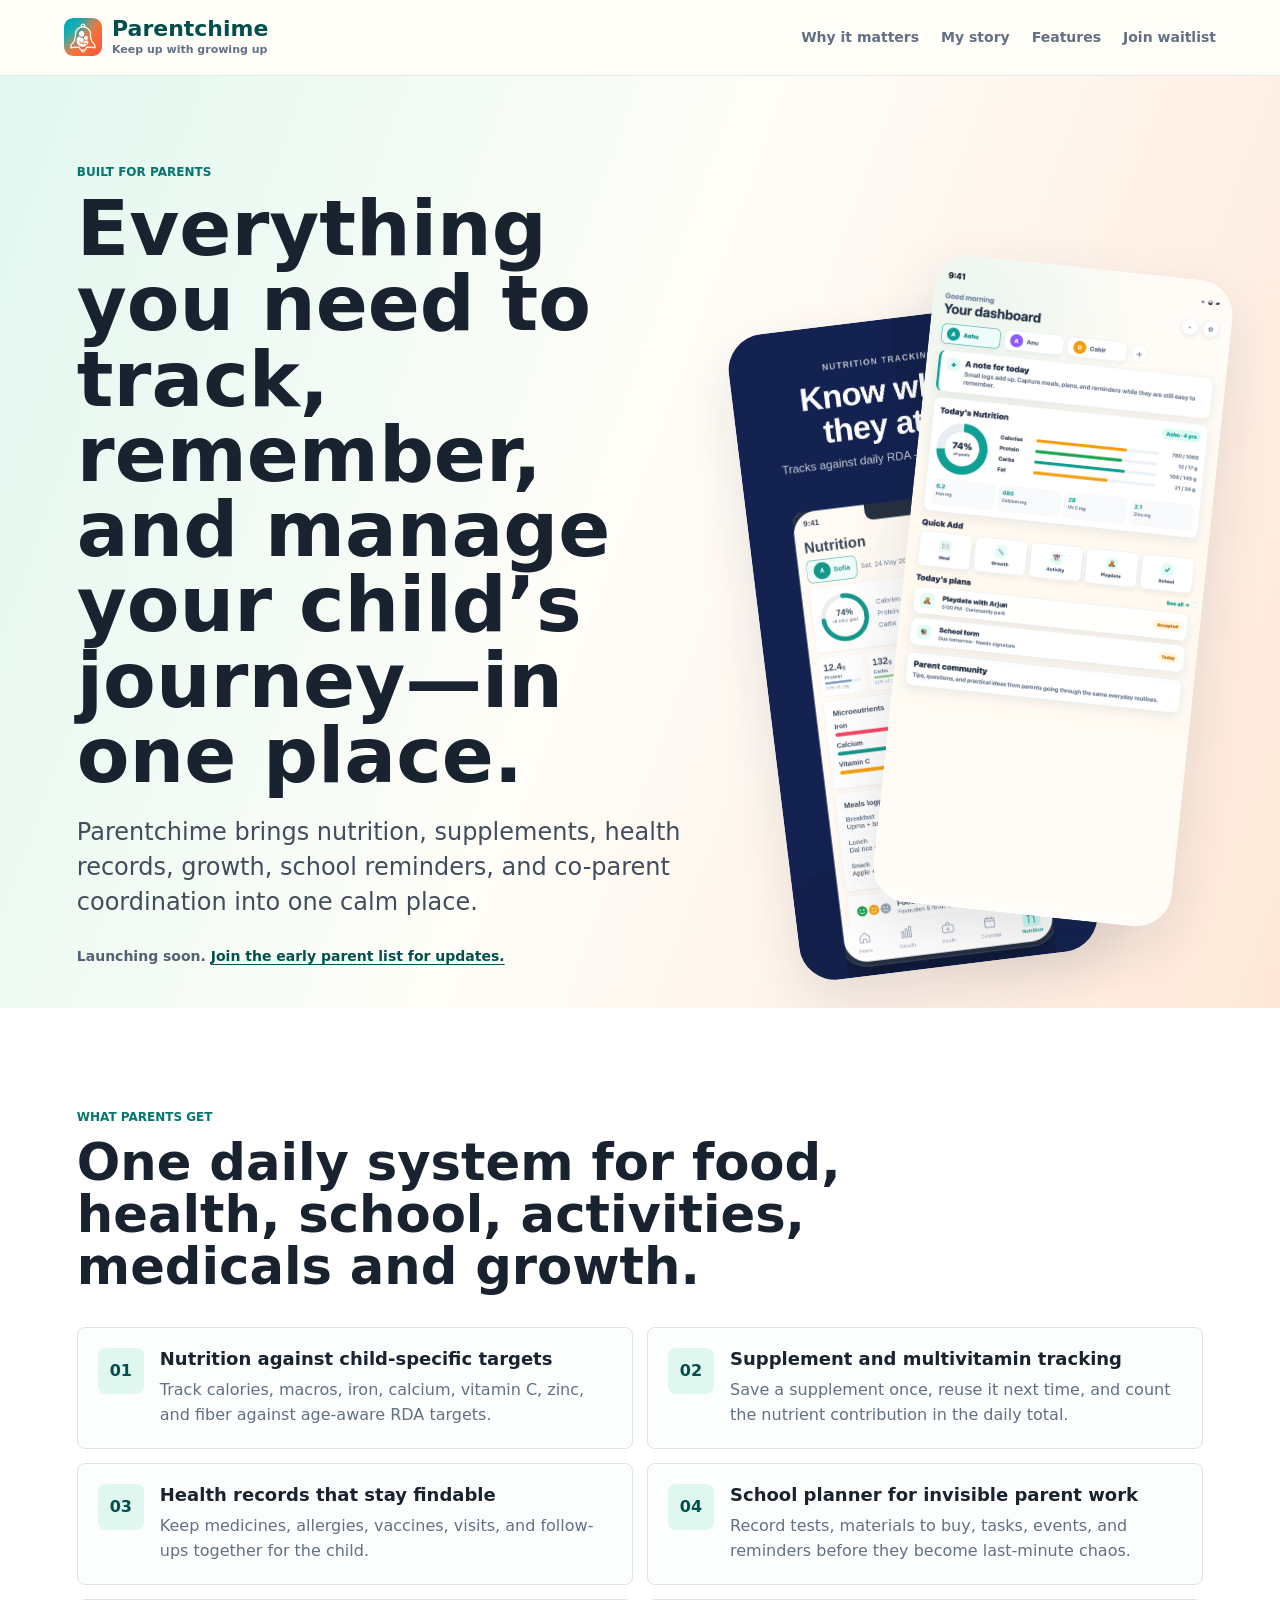
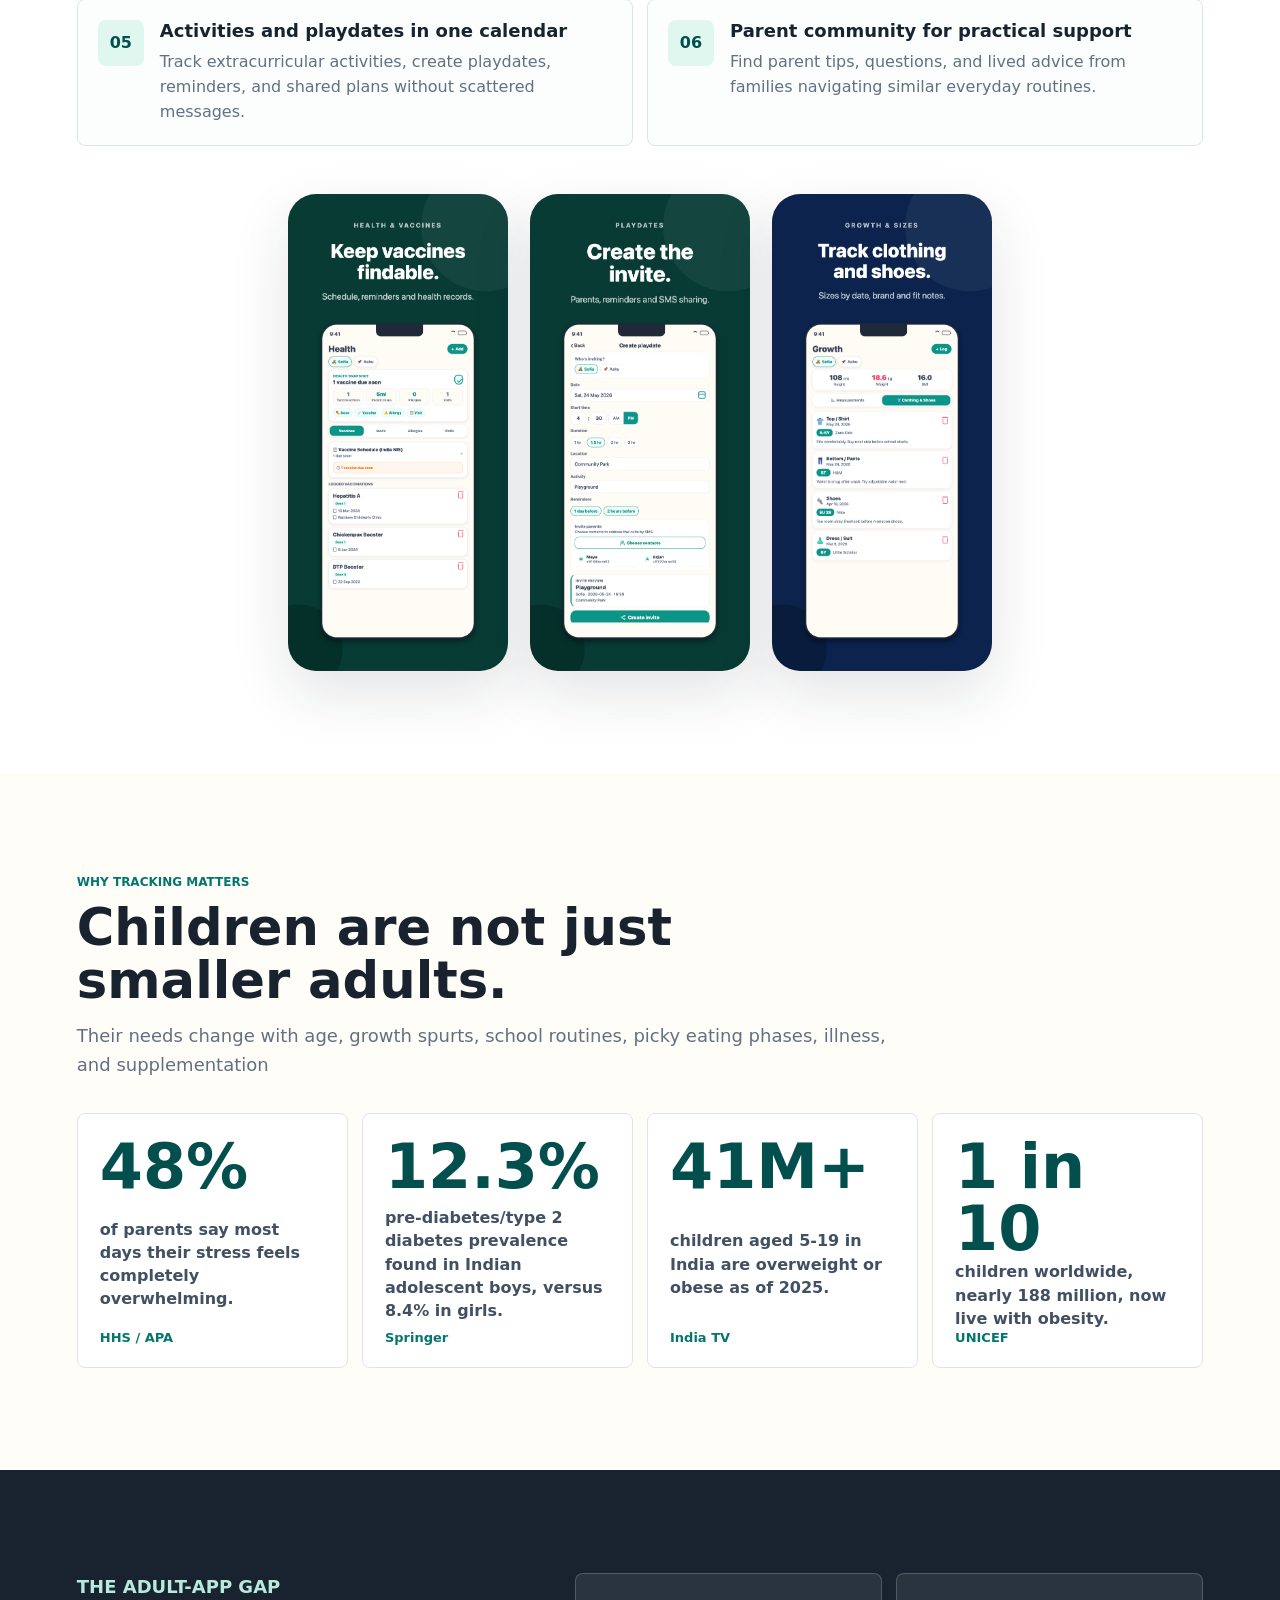
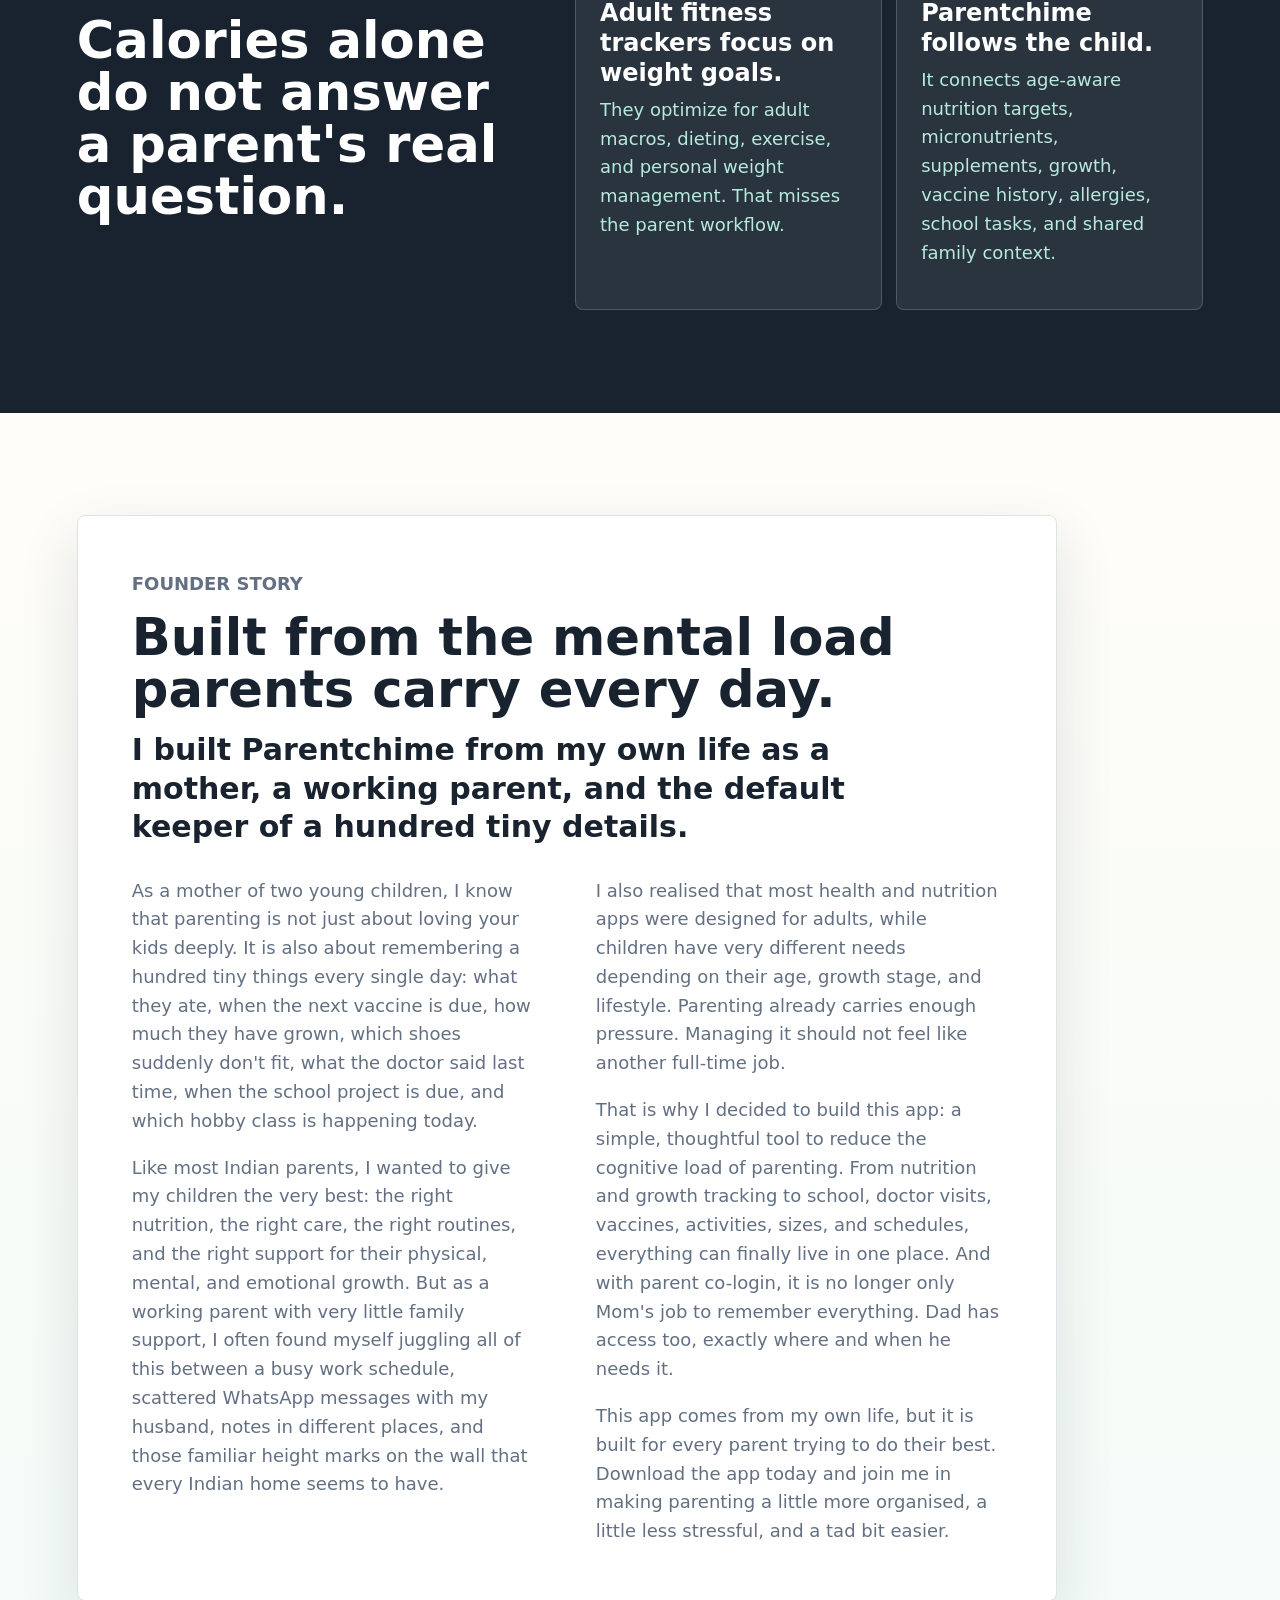
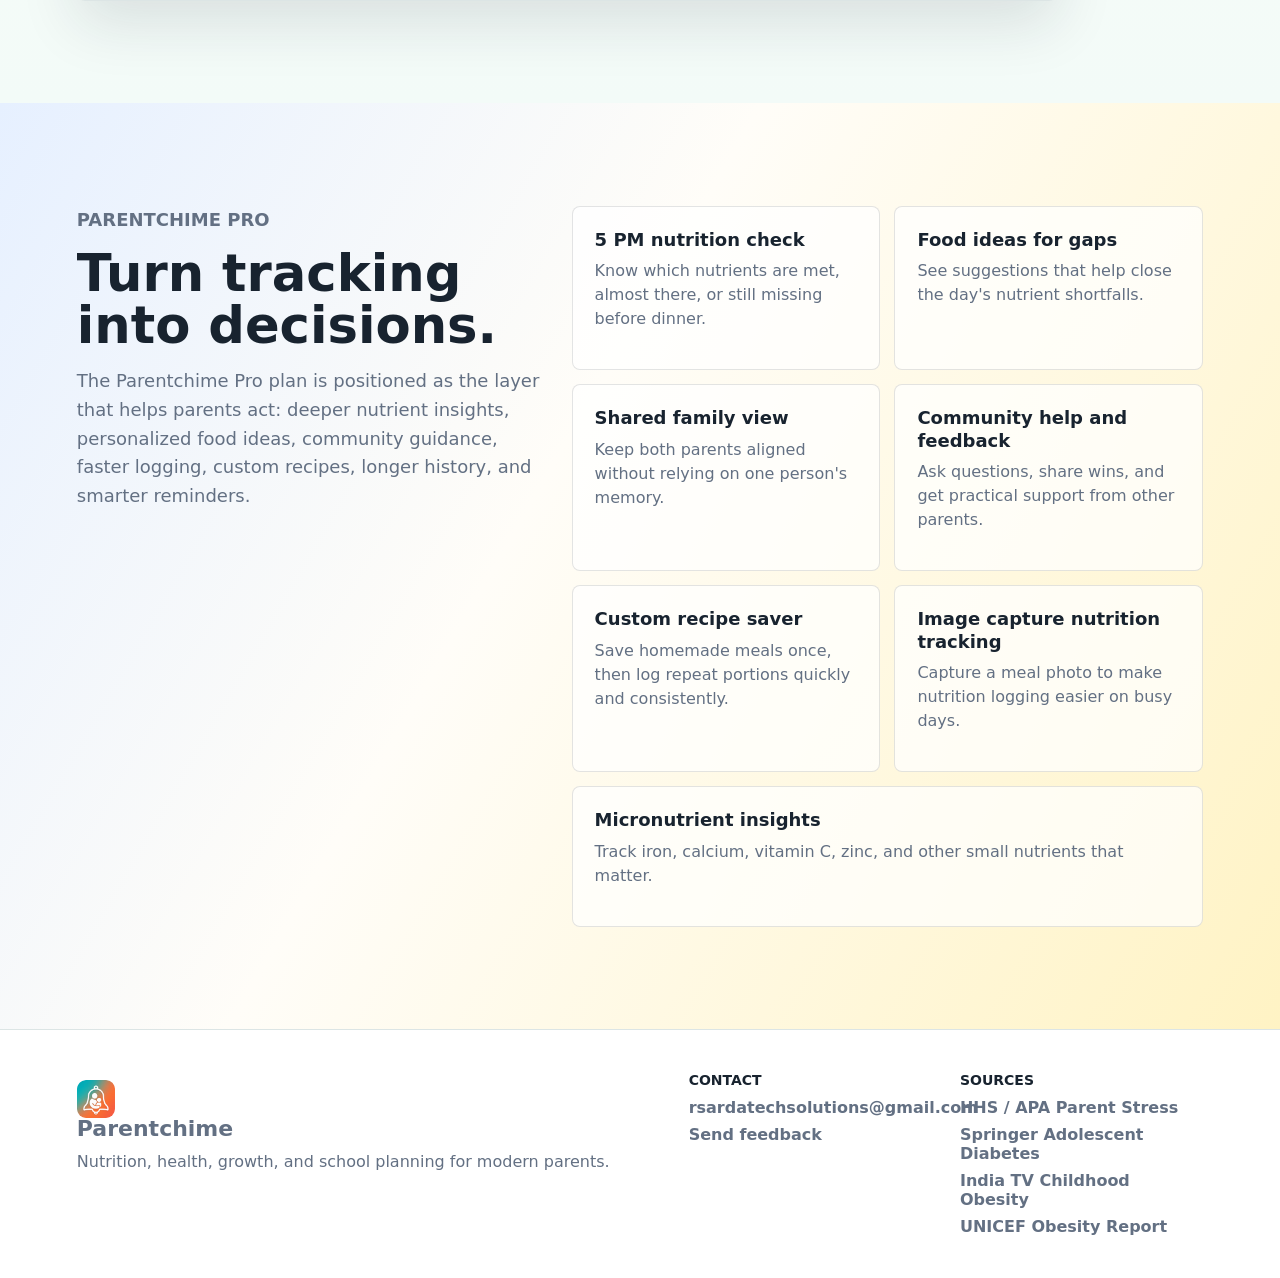
==== index.html @ 8fdc8643 "Add staging website snapshot" ====
<!doctype html>
<html lang="en">
  <head>
    <meta charset="utf-8" />
    <meta name="viewport" content="width=device-width, initial-scale=1" />
    <title>Parentchime | Parenting app for child nutrition, health, and family routines</title>
    <meta
      name="description"
      content="Parentchime is a parenting app for tracking child nutrition, supplements, health records, growth, school reminders, playdates, and co-parent coordination."
    />
    <meta name="robots" content="noindex, nofollow" />
    <meta name="googlebot" content="noindex, nofollow" />
    <meta name="application-name" content="Parentchime" />
    <meta name="theme-color" content="#0D9488" />
    <link rel="canonical" href="https://www.parentchime.com/" />
    <meta property="og:site_name" content="Parentchime" />
    <meta property="og:title" content="Parentchime | Parenting app for child nutrition, health, and family routines" />
    <meta
      property="og:description"
      content="Track child nutrition, supplements, health records, growth, school reminders, playdates, and co-parent coordination in one calm parent workspace."
    />
    <meta property="og:url" content="https://www.parentchime.com/" />
    <meta property="og:type" content="website" />
    <meta property="og:image" content="https://www.parentchime.com/assets/icon.png?v=brand-icon-20260708" />
    <meta name="twitter:card" content="summary" />
    <meta name="twitter:title" content="Parentchime | Parenting app for child nutrition, health, and family routines" />
    <meta
      name="twitter:description"
      content="Track child nutrition, supplements, health records, growth, school reminders, playdates, and co-parent coordination."
    />
    <meta name="twitter:image" content="https://www.parentchime.com/assets/icon.png?v=brand-icon-20260708" />
    <link rel="icon" href="assets/icon.png?v=brand-icon-20260708" />
    <link rel="apple-touch-icon" href="assets/icon.png?v=brand-icon-20260708" />
    <link rel="stylesheet" href="styles.css?v=feature-screens-20260718" />
    <script type="application/ld+json">
      {
        "@context": "https://schema.org",
        "@type": "SoftwareApplication",
        "name": "Parentchime",
        "url": "https://www.parentchime.com/",
        "applicationCategory": "LifestyleApplication",
        "operatingSystem": "iOS, Android",
        "description": "Parentchime is a parenting app for tracking child nutrition, supplements, health records, growth, school reminders, playdates, and co-parent coordination.",
        "publisher": {
          "@type": "Organization",
          "name": "Parentchime",
          "url": "https://www.parentchime.com/",
          "email": "rsardatechsolutions@gmail.com",
          "logo": "https://www.parentchime.com/assets/icon.png?v=brand-icon-20260708"
        },
        "offers": {
          "@type": "Offer",
          "price": "0",
          "priceCurrency": "USD",
          "availability": "https://schema.org/PreOrder"
        }
      }
    </script>
  </head>
  <body>
    <header class="site-header">
      <a class="brand" href="/" aria-label="Parentchime home">
        <img class="brand-icon" src="assets/icon.png?v=brand-icon-20260708" alt="" />
        <span class="brand-text">
          <span class="brand-name">Parentchime</span>
          <span class="brand-slogan">Keep up with growing up</span>
        </span>
      </a>
      <nav aria-label="Primary navigation">
        <a href="#why">Why it matters</a>
        <a href="#story">My story</a>
        <a href="#features">Features</a>
        <a class="waitlist-trigger" href="#waitlist" data-waitlist-open>Join waitlist</a>
      </nav>
    </header>

    <main id="top">
      <section class="hero">
        <div class="hero-copy">
          <p class="eyebrow">Built for parents</p>
          <h1>Everything you need to track, remember, and manage your child’s journey—in one place.</h1>
          <p class="lead">
            Parentchime brings nutrition, supplements, health records, growth,
            school reminders, and co-parent coordination into one calm place.
          </p>
          <p class="availability">
            Launching soon.
            <a class="text-link waitlist-trigger" href="#waitlist" data-waitlist-open>
              Join the early parent list for updates.
            </a>
          </p>
          <div class="waitlist-card" id="waitlist" hidden>
            <form class="waitlist-form" data-waitlist-form>
              <div>
                <h2>Join the early parent list</h2>
                <p>Get launch updates and early access notes from Parentchime.</p>
              </div>
              <label>
                <span>Email address</span>
                <input name="email" type="email" autocomplete="email" required />
              </label>
              <div class="waitlist-grid">
                <label>
                  <span>First name <small>(optional)</small></span>
                  <input name="first_name" type="text" autocomplete="given-name" />
                </label>
                <label>
                  <span>City <small>(optional)</small></span>
                  <input name="city" type="text" autocomplete="address-level2" />
                </label>
              </div>
              <label>
                <span>Country <small>(optional)</small></span>
                <input name="country" type="text" autocomplete="country-name" />
              </label>
              <label class="waitlist-consent">
                <input name="consent" type="checkbox" required checked />
                <span>I’d like launch updates from Parentchime.</span>
              </label>
              <div class="waitlist-actions">
                <button class="waitlist-submit" type="submit">Join waitlist</button>
                <button class="waitlist-cancel" type="button" data-waitlist-close>Not now</button>
              </div>
              <p class="waitlist-message" data-waitlist-message role="status" aria-live="polite"></p>
            </form>
          </div>
        </div>

        <div class="phone-stage" aria-label="Parentchime app preview">
          <img class="phone phone-back" src="assets/nutrition.png" alt="Parentchime nutrition screen" />
          <img class="phone phone-front" src="assets/dashboard.png" alt="Parentchime dashboard screen" />
        </div>
      </section>

      <section class="features" id="features">
        <div class="section-heading">
          <p class="eyebrow">What parents get</p>
          <h2>One daily system for food, health, school, activities, medicals and growth.</h2>
        </div>

        <div class="feature-layout">
          <div class="feature-list">
            <article class="feature-item">
              <span>01</span>
              <div>
                <h3>Nutrition against child-specific targets</h3>
                <p>Track calories, macros, iron, calcium, vitamin C, zinc, and fiber against age-aware RDA targets.</p>
              </div>
            </article>
            <article class="feature-item">
              <span>02</span>
              <div>
                <h3>Supplement and multivitamin tracking</h3>
                <p>Save a supplement once, reuse it next time, and count the nutrient contribution in the daily total.</p>
              </div>
            </article>
            <article class="feature-item">
              <span>03</span>
              <div>
                <h3>Health records that stay findable</h3>
                <p>Keep medicines, allergies, vaccines, visits, and follow-ups together for the child.</p>
              </div>
            </article>
            <article class="feature-item">
              <span>04</span>
              <div>
                <h3>School planner for invisible parent work</h3>
                <p>Record tests, materials to buy, tasks, events, and reminders before they become last-minute chaos.</p>
              </div>
            </article>
            <article class="feature-item">
              <span>05</span>
              <div>
                <h3>Activities and playdates in one calendar</h3>
                <p>Track extracurricular activities, create playdates, reminders, and shared plans without scattered messages.</p>
              </div>
            </article>
            <article class="feature-item">
              <span>06</span>
              <div>
                <h3>Parent community for practical support</h3>
                <p>Find parent tips, questions, and lived advice from families navigating similar everyday routines.</p>
              </div>
            </article>
          </div>
          <div class="feature-screenshots" aria-label="Parentchime feature screenshots">
            <img
              class="feature-shot feature-shot-health"
              src="assets/health.png?v=3"
              width="220"
              height="477"
              alt="Parentchime health records screen"
            />
            <img
              class="feature-shot feature-shot-playdate"
              src="assets/playdate.png?v=3"
              width="220"
              height="477"
              alt="Parentchime create playdate screen"
            />
            <img
              class="feature-shot feature-shot-growth"
              src="assets/growth-sizes.png?v=3"
              width="220"
              height="477"
              alt="Parentchime growth size tracking screen"
            />
          </div>
        </div>
      </section>

      <section class="problem-band" id="why">
        <div class="section-heading">
          <p class="eyebrow">Why tracking matters</p>
          <h2>Children are not just smaller adults.</h2>
          <p>
            Their  needs change with age, growth spurts, school routines,
            picky eating phases, illness, and supplementation
          </p>
        </div>

        <div class="stats-grid">
          <article class="stat-card">
            <strong>48%</strong>
            <span>of parents say most days their stress feels completely overwhelming.</span>
            <a href="https://www.hhs.gov/sites/default/files/parents-under-pressure.pdf">HHS / APA</a>
          </article>
          <article class="stat-card">
            <strong>12.3%</strong>
            <span>pre-diabetes/type 2 diabetes prevalence found in Indian adolescent boys, versus 8.4% in girls.</span>
            <a href="https://link.springer.com/article/10.1007/s12098-024-05264-1">Springer</a>
          </article>
          <article class="stat-card">
            <strong>41M+</strong>
            <span>children aged 5-19 in India are overweight or obese as of 2025.</span>
            <a href="https://www.indiatvnews.com/amp/health/world-obesity-day-2026-childhood-obesity-india-world-obesity-atlas-2026-india-obesity-statistics-2026-2026-03-04-1032557">India TV</a>
          </article>
          <article class="stat-card">
            <strong>1 in 10</strong>
            <span>children worldwide, nearly 188 million, now live with obesity.</span>
            <a href="https://www.unicef.org/india/press-releases/india-overweight-and-obesity-rising-across-all-ages">UNICEF</a>
          </article>
        </div>
      </section>

      <section class="adult-apps">
        <div>
          <p class="eyebrow">The adult-app gap</p>
          <h2>Calories alone do not answer a parent's real question.</h2>
        </div>
        <div class="comparison-grid">
          <article>
            <h3>Adult fitness trackers focus on weight goals.</h3>
            <p>
              They optimize for adult macros, dieting, exercise, and personal
              weight management. That misses the parent workflow.
            </p>
          </article>
          <article>
            <h3>Parentchime follows the child.</h3>
            <p>
              It connects age-aware nutrition targets, micronutrients,
              supplements, growth, vaccine history, allergies, school tasks, and
              shared family context.
            </p>
          </article>
        </div>
      </section>

      <section class="story-section" id="story">
        <div class="story-card">
          <p class="eyebrow">Founder story</p>
          <h2>Built from the mental load parents carry every day.</h2>
          <p class="story-intro">
            I built Parentchime from my own life as a mother, a working parent,
            and the default keeper of a hundred tiny details.
          </p>
          <div class="story-copy">
            <p>
              As a mother of two young children, I know that parenting is not
              just about loving your kids deeply. It is also about remembering a
              hundred tiny things every single day: what they ate, when the next
              vaccine is due, how much they have grown, which shoes suddenly
              don't fit, what the doctor said last time, when the school project
              is due, and which hobby class is happening today.
            </p>
            <p>
              Like most Indian parents, I wanted to give my children the very
              best: the right nutrition, the right care, the right routines, and
              the right support for their physical, mental, and emotional growth.
              But as a working parent with very little family support, I often
              found myself juggling all of this between a busy work schedule,
              scattered WhatsApp messages with my husband, notes in different
              places, and those familiar height marks on the wall that every
              Indian home seems to have.
            </p>
            <p>
              I also realised that most health and nutrition apps were designed
              for adults, while children have very different needs depending on
              their age, growth stage, and lifestyle. Parenting already carries
              enough pressure. Managing it should not feel like another full-time
              job.
            </p>
            <p>
              That is why I decided to build this app: a simple, thoughtful tool
              to reduce the cognitive load of parenting. From nutrition and
              growth tracking to school, doctor visits, vaccines, activities,
              sizes, and schedules, everything can finally live in one place. And
              with parent co-login, it is no longer only Mom's job to remember
              everything. Dad has access too, exactly where and when he needs it.
            </p>
            <p>
              This app comes from my own life, but it is built for every parent
              trying to do their best. Download the app today and join me in
              making parenting a little more organised, a little less stressful,
              and a tad bit easier.
            </p>
          </div>
        </div>
      </section>

      <section class="pro-section">
        <div class="pro-copy">
          <p class="eyebrow">Parentchime Pro</p>
          <h2>Turn tracking into decisions.</h2>
          <p>
            The Parentchime Pro plan is positioned as the layer that helps
            parents act: deeper nutrient insights, personalized food ideas,
            community guidance, faster logging, custom recipes, longer history,
            and smarter reminders.
          </p>
        </div>
        <div class="pro-grid">
          <article>
            <h3>5 PM nutrition check</h3>
            <p>Know which nutrients are met, almost there, or still missing before dinner.</p>
          </article>
          <article>
            <h3>Food ideas for gaps</h3>
            <p>See suggestions that help close the day's nutrient shortfalls.</p>
          </article>
          <article>
            <h3>Shared family view</h3>
            <p>Keep both parents aligned without relying on one person's memory.</p>
          </article>
          <article>
            <h3>Community help and feedback</h3>
            <p>Ask questions, share wins, and get practical support from other parents.</p>
          </article>
          <article>
            <h3>Custom recipe saver</h3>
            <p>Save homemade meals once, then log repeat portions quickly and consistently.</p>
          </article>
          <article>
            <h3>Image capture nutrition tracking</h3>
            <p>Capture a meal photo to make nutrition logging easier on busy days.</p>
          </article>
          <article>
            <h3>Micronutrient insights</h3>
            <p>Track iron, calcium, vitamin C, zinc, and other small nutrients that matter.</p>
          </article>
        </div>
      </section>

      <!--
      <section class="final-cta">
        <div>
          <p class="eyebrow">Ready for launch traffic</p>
          <h2>Give parents a clearer picture of their child's day.</h2>
          <p>Restore store links here when App Store and Play Store URLs are approved.</p>
        </div>
      </section>
      -->
    </main>

    <footer class="site-footer" id="contact">
      <div>
        <a class="brand footer-brand" href="/">
          <img class="brand-icon" src="assets/icon.png?v=brand-icon-20260708" alt="" />
          <span>Parentchime</span>
        </a>
        <p>Nutrition, health, growth, and school planning for modern parents.</p>
      </div>
      <div>
        <h3>Contact</h3>
        <a href="mailto:rsardatechsolutions@gmail.com">rsardatechsolutions@gmail.com</a>
        <a href="mailto:rsardatechsolutions@gmail.com">Send feedback</a>
      </div>
      <div>
        <h3>Sources</h3>
        <a href="https://www.hhs.gov/sites/default/files/parents-under-pressure.pdf">HHS / APA Parent Stress</a>
        <a href="https://link.springer.com/article/10.1007/s12098-024-05264-1">Springer Adolescent Diabetes</a>
        <a href="https://www.indiatvnews.com/amp/health/world-obesity-day-2026-childhood-obesity-india-world-obesity-atlas-2026-india-obesity-statistics-2026-2026-03-04-1032557">India TV Childhood Obesity</a>
        <a href="https://www.unicef.org/india/press-releases/india-overweight-and-obesity-rising-across-all-ages">UNICEF Obesity Report</a>
      </div>
    </footer>
    <script src="assets/waitlist.js?v=waitlist-20260708"></script>
  </body>
</html>
---- styles.css ----
:root {
  --ink: #18232f;
  --muted: #637083;
  --line: #dce5e5;
  --paper: #fffdf8;
  --white: #ffffff;
  --teal: #04756f;
  --teal-dark: #024f4d;
  --mint: #dff7ef;
  --peach: #ffe4d3;
  --coral: #e85d52;
  --blue: #e6f0ff;
  --yellow: #fff3c4;
  --shadow: 0 22px 60px rgba(24, 35, 47, 0.12);
}

* {
  box-sizing: border-box;
}

html {
  scroll-behavior: smooth;
}

body {
  margin: 0;
  background: var(--paper);
  color: var(--ink);
  font-family: Inter, ui-sans-serif, system-ui, -apple-system, BlinkMacSystemFont, "Segoe UI", sans-serif;
}

body.confirmation-page {
  min-height: 100vh;
  background:
    linear-gradient(135deg, rgba(223, 247, 239, 0.96), rgba(255, 253, 248, 0.96) 52%, rgba(255, 228, 211, 0.9));
}

a {
  color: inherit;
  text-decoration: none;
}

.site-header {
  position: sticky;
  top: 0;
  z-index: 10;
  display: flex;
  align-items: center;
  justify-content: space-between;
  gap: 24px;
  padding: 18px clamp(20px, 5vw, 72px);
  background: rgba(255, 253, 248, 0.9);
  border-bottom: 1px solid rgba(220, 229, 229, 0.85);
  backdrop-filter: blur(18px);
}

.brand {
  display: inline-flex;
  align-items: center;
  gap: 10px;
  flex: 0 0 auto;
  color: var(--teal-dark);
  font-size: 22px;
  font-weight: 850;
  line-height: 1;
}

.brand-icon {
  width: 38px;
  height: 38px;
  border-radius: 9px;
  display: block;
}

.brand-text {
  display: grid;
  gap: 4px;
}

.brand-name {
  display: block;
}

.brand-slogan {
  display: block;
  color: var(--muted);
  font-size: 11px;
  font-weight: 750;
  line-height: 1.15;
}

.confirmation-shell {
  min-height: 100vh;
  display: grid;
  align-content: center;
  gap: clamp(28px, 5vw, 48px);
  padding: clamp(28px, 7vw, 78px) clamp(20px, 6vw, 90px);
}

.confirmation-brand {
  width: max-content;
}

.confirmation-panel {
  width: min(100%, 760px);
}

.confirmation-panel h1 {
  font-size: clamp(42px, 6vw, 74px);
}

.confirmation-actions {
  display: flex;
  flex-wrap: wrap;
  gap: 12px;
}

.confirmation-button {
  min-height: 48px;
  display: inline-flex;
  align-items: center;
  justify-content: center;
  border: 1.5px solid var(--teal);
  border-radius: 8px;
  background: var(--white);
  color: var(--teal-dark);
  font-size: 15px;
  font-weight: 850;
  padding: 0 20px;
  box-shadow: 0 14px 28px rgba(4, 117, 111, 0.1);
}

.confirmation-button.primary {
  background: var(--teal);
  color: var(--white);
}

nav {
  display: flex;
  align-items: center;
  gap: 22px;
  color: var(--muted);
  font-size: 14px;
  font-weight: 700;
}

nav a:hover {
  color: var(--teal);
}

.hero {
  min-height: calc(100vh - 72px);
  display: grid;
  grid-template-columns: minmax(0, 1fr) minmax(300px, 440px);
  align-items: center;
  gap: clamp(32px, 6vw, 96px);
  padding: clamp(44px, 7vw, 92px) clamp(20px, 6vw, 90px) 44px;
  background:
    linear-gradient(110deg, rgba(223, 247, 239, 0.92), rgba(255, 253, 248, 0.92) 48%, rgba(255, 228, 211, 0.86));
  overflow: hidden;
}

.hero-copy {
  max-width: 720px;
  min-width: 0;
  position: relative;
  z-index: 1;
}

.eyebrow {
  margin: 0 0 12px;
  color: var(--teal);
  font-size: 12px;
  font-weight: 850;
  letter-spacing: 0;
  text-transform: uppercase;
}

h1,
h2,
h3,
p {
  margin-top: 0;
}

h1 {
  margin-bottom: 22px;
  font-size: clamp(48px, 6vw, 80px);
  line-height: 0.98;
  letter-spacing: 0;
  max-width: 850px;
}

h2 {
  font-size: clamp(34px, 4vw, 54px);
  line-height: 1.02;
  letter-spacing: 0;
  margin-bottom: 16px;
}

h3 {
  font-size: 18px;
  line-height: 1.25;
  margin-bottom: 8px;
}

.lead {
  max-width: 650px;
  color: #3f4d5c;
  font-size: clamp(18px, 2.2vw, 24px);
  line-height: 1.45;
  margin-bottom: 28px;
}

.cta-row {
  display: flex;
  flex-wrap: wrap;
  gap: 12px;
  align-items: center;
}

.store-button {
  min-width: 172px;
  display: inline-flex;
  flex-direction: column;
  gap: 2px;
  padding: 12px 18px;
  border: 1.5px solid var(--teal);
  border-radius: 8px;
  background: var(--white);
  color: var(--teal-dark);
  box-shadow: 0 12px 26px rgba(4, 117, 111, 0.1);
}

.store-button.primary {
  background: var(--teal);
  color: var(--white);
}

.store-button span {
  font-size: 11px;
  font-weight: 700;
}

.store-button strong {
  font-size: 18px;
  line-height: 1;
}

.availability {
  margin: 14px 0 0;
  color: #536273;
  font-size: 14px;
  font-weight: 650;
}

.text-link {
  appearance: none;
  border: 0;
  background: transparent;
  color: var(--teal-dark);
  cursor: pointer;
  font: inherit;
  font-weight: 850;
  padding: 0;
  text-decoration: underline;
  text-underline-offset: 3px;
}

.text-link:hover {
  color: var(--teal);
}

.waitlist-card {
  width: min(100%, 560px);
  margin-top: 18px;
  padding: 20px;
  border: 1px solid rgba(4, 117, 111, 0.18);
  border-radius: 8px;
  background: rgba(255, 255, 255, 0.88);
  box-shadow: 0 18px 42px rgba(24, 35, 47, 0.12);
}

.waitlist-card[hidden] {
  display: none;
}

.waitlist-form {
  display: grid;
  gap: 14px;
}

.waitlist-form h2 {
  margin-bottom: 6px;
  font-size: 24px;
}

.waitlist-form p {
  margin-bottom: 0;
  color: var(--muted);
  line-height: 1.45;
}

.waitlist-form label {
  display: grid;
  gap: 6px;
  color: var(--teal-dark);
  font-size: 13px;
  font-weight: 850;
}

.waitlist-form small {
  color: var(--muted);
  font-size: 12px;
  font-weight: 700;
}

.waitlist-form input[type="email"],
.waitlist-form input[type="text"] {
  width: 100%;
  min-height: 46px;
  border: 1.5px solid var(--line);
  border-radius: 8px;
  background: var(--white);
  color: var(--ink);
  font: inherit;
  font-size: 15px;
  outline: none;
  padding: 0 13px;
}

.waitlist-form input:focus {
  border-color: var(--teal);
  box-shadow: 0 0 0 3px rgba(4, 117, 111, 0.12);
}

.waitlist-grid {
  display: grid;
  grid-template-columns: repeat(2, minmax(0, 1fr));
  gap: 12px;
}

.waitlist-consent {
  align-items: center;
  display: flex !important;
  gap: 10px;
  color: var(--muted) !important;
  font-size: 13px !important;
  line-height: 1.4;
}

.waitlist-consent input {
  width: 18px;
  height: 18px;
  accent-color: var(--teal);
}

.waitlist-actions {
  display: flex;
  flex-wrap: wrap;
  gap: 10px;
}

.waitlist-submit,
.waitlist-cancel {
  min-height: 44px;
  border-radius: 8px;
  cursor: pointer;
  font: inherit;
  font-weight: 850;
  padding: 0 18px;
}

.waitlist-submit {
  border: 1.5px solid var(--teal);
  background: var(--teal);
  color: var(--white);
}

.waitlist-submit:disabled {
  cursor: wait;
  opacity: 0.68;
}

.waitlist-cancel {
  border: 1.5px solid var(--line);
  background: var(--white);
  color: var(--muted);
}

.waitlist-message {
  min-height: 20px;
  font-size: 14px;
  font-weight: 750;
}

.waitlist-message.success {
  color: var(--teal-dark);
}

.waitlist-message.error {
  color: var(--coral);
}

.phone-stage {
  width: min(100%, 440px);
  min-height: 620px;
  position: relative;
  justify-self: end;
  z-index: 0;
}

.phone {
  position: absolute;
  width: min(72%, 300px);
  border-radius: 36px;
  box-shadow: var(--shadow);
  background: var(--white);
}

.phone-back {
  left: 0;
  top: 64px;
  transform: rotate(-7deg);
  opacity: 0.96;
}

.phone-front {
  right: 0;
  top: 12px;
  transform: rotate(6deg);
}

.problem-band,
.adult-apps,
.features,
.pro-section,
.story-section,
.final-cta {
  padding: clamp(60px, 8vw, 110px) clamp(20px, 6vw, 90px);
}

.section-heading {
  max-width: 820px;
  margin-bottom: 34px;
}

.section-heading p:not(.eyebrow),
.adult-apps p,
.story-card p,
.pro-copy p,
.final-cta p {
  color: var(--muted);
  font-size: 18px;
  line-height: 1.6;
}

.stats-grid {
  display: grid;
  grid-template-columns: repeat(auto-fit, minmax(210px, 1fr));
  gap: 14px;
}

.stat-card {
  min-height: 230px;
  display: flex;
  flex-direction: column;
  justify-content: space-between;
  padding: 22px;
  border: 1px solid var(--line);
  border-radius: 8px;
  background: var(--white);
}

.stat-card strong {
  color: var(--teal-dark);
  font-size: clamp(42px, 5vw, 62px);
  line-height: 1;
}

.stat-card span {
  color: #415163;
  font-size: 16px;
  line-height: 1.45;
  font-weight: 650;
}

.stat-card a {
  color: var(--teal);
  font-size: 13px;
  font-weight: 850;
}

.adult-apps {
  background: var(--ink);
  color: var(--white);
  display: grid;
  grid-template-columns: 0.85fr 1.15fr;
  gap: 34px;
  align-items: start;
}

.adult-apps .eyebrow,
.adult-apps p {
  color: #b7e9dc;
}

.comparison-grid {
  display: grid;
  grid-template-columns: repeat(2, minmax(0, 1fr));
  gap: 14px;
}

.comparison-grid article {
  min-height: 260px;
  padding: 24px;
  border: 1px solid rgba(255, 255, 255, 0.18);
  border-radius: 8px;
  background: rgba(255, 255, 255, 0.08);
}

.comparison-grid h3 {
  color: var(--white);
  font-size: 24px;
}

.story-section {
  background: linear-gradient(180deg, var(--paper), #f3fbf8);
}

.story-card {
  max-width: 980px;
  padding: clamp(28px, 5vw, 54px);
  border: 1px solid var(--line);
  border-radius: 8px;
  background: var(--white);
  box-shadow: var(--shadow);
}

.story-card .story-intro {
  max-width: 800px;
  color: var(--ink);
  font-size: clamp(22px, 2.6vw, 30px);
  font-weight: 800;
  line-height: 1.28;
}

.story-copy {
  columns: 2 320px;
  column-gap: clamp(28px, 5vw, 58px);
}

.story-copy p {
  break-inside: avoid;
}

.features {
  background: var(--white);
}

.feature-layout {
  display: grid;
  gap: clamp(28px, 4vw, 48px);
  align-items: start;
}

.feature-list {
  display: grid;
  grid-template-columns: repeat(2, minmax(0, 1fr));
  gap: 14px;
}

.feature-item {
  display: grid;
  grid-template-columns: 46px 1fr;
  gap: 16px;
  padding: 20px;
  border: 1px solid var(--line);
  border-radius: 8px;
  background: #fbfefd;
}

.feature-item span {
  width: 46px;
  height: 46px;
  display: grid;
  place-items: center;
  border-radius: 8px;
  background: var(--mint);
  color: var(--teal-dark);
  font-weight: 900;
}

.feature-item p {
  color: var(--muted);
  line-height: 1.55;
  margin-bottom: 0;
}

.feature-screenshots {
  display: grid;
  grid-template-columns: repeat(3, minmax(0, 220px));
  justify-content: center;
  gap: clamp(14px, 2vw, 22px);
  align-items: start;
  width: min(100%, 780px);
  margin: 0 auto;
}

.feature-shot {
  display: block;
  width: 100%;
  max-width: 220px;
  height: auto;
  border-radius: 28px;
  background: var(--white);
  box-shadow: var(--shadow);
}

.feature-shot-health {
  z-index: 1;
}

.feature-shot-playdate {
  z-index: 1;
}

.feature-shot-growth {
  z-index: 1;
}

.pro-section {
  display: grid;
  grid-template-columns: minmax(0, 0.85fr) minmax(0, 1.15fr);
  gap: 28px;
  background: linear-gradient(120deg, var(--blue), var(--paper) 42%, var(--yellow));
}

.pro-grid {
  display: grid;
  grid-template-columns: repeat(2, minmax(0, 1fr));
  gap: 14px;
}

.pro-grid article:last-child {
  grid-column: 1 / -1;
}

.pro-grid article {
  padding: 22px;
  border: 1px solid rgba(24, 35, 47, 0.12);
  border-radius: 8px;
  background: rgba(255, 255, 255, 0.72);
}

.pro-grid p {
  color: var(--muted);
  line-height: 1.5;
}

.final-cta {
  display: flex;
  justify-content: space-between;
  gap: 24px;
  align-items: center;
  background: var(--teal-dark);
  color: var(--white);
}

.final-cta .eyebrow,
.final-cta p {
  color: #baeee0;
}

.final-cta h2 {
  max-width: 760px;
}

.site-footer {
  display: grid;
  grid-template-columns: minmax(0, 1.2fr) minmax(180px, 0.5fr) minmax(220px, 0.5fr);
  gap: 28px;
  padding: 42px clamp(20px, 6vw, 90px);
  border-top: 1px solid var(--line);
  background: var(--white);
}

.site-footer p,
.site-footer a {
  color: var(--muted);
}

.site-footer a {
  display: block;
  margin-top: 8px;
  font-weight: 650;
}

.site-footer h3 {
  margin-bottom: 8px;
  font-size: 14px;
  text-transform: uppercase;
}

.footer-brand {
  margin-bottom: 12px;
}

@media (max-width: 1120px) {
  .hero {
    grid-template-columns: 1fr;
    min-height: auto;
    gap: 28px;
  }

  .hero-copy {
    max-width: 820px;
  }

  h1 {
    font-size: clamp(44px, 7vw, 68px);
    max-width: 780px;
  }

  .lead {
    max-width: 760px;
  }

  .phone-stage {
    width: min(100%, 560px);
    min-height: 500px;
    justify-self: center;
  }

  .phone {
    width: min(46vw, 280px);
  }
}

@media (max-width: 940px) {
  .site-header {
    align-items: flex-start;
    flex-direction: column;
  }

  nav {
    width: 100%;
    overflow-x: auto;
    padding-bottom: 3px;
  }

  .adult-apps,
  .feature-layout,
  .pro-section,
  .final-cta,
  .site-footer {
    grid-template-columns: 1fr;
  }

  .phone-stage {
    min-height: 520px;
  }

  .feature-screenshots {
    width: min(100%, 720px);
    margin: 0 auto;
  }

  .stats-grid,
  .comparison-grid,
  .pro-grid {
    grid-template-columns: repeat(2, minmax(0, 1fr));
  }

  .final-cta {
    display: grid;
  }
}

@media (max-width: 620px) {
  .site-header {
    padding: 14px 18px;
  }

  .brand {
    font-size: 20px;
  }

  .brand-icon {
    width: 34px;
    height: 34px;
  }

  nav {
    gap: 16px;
    font-size: 13px;
  }

  .hero,
  .problem-band,
  .adult-apps,
  .features,
  .pro-section,
  .story-section,
  .final-cta {
    padding-left: 18px;
    padding-right: 18px;
  }

  h1 {
    font-size: 44px;
  }

  h2 {
    font-size: 34px;
  }

  .phone-stage {
    min-height: 390px;
  }

  .phone {
    width: min(50vw, 200px);
  }

  .phone-back {
    left: 12px;
    top: 42px;
  }

  .phone-front {
    right: 12px;
    top: 0;
  }

  .feature-screenshots {
    display: flex;
    gap: 14px;
    margin: 0 -18px;
    overflow-x: auto;
    padding: 4px 18px 22px;
    scroll-snap-type: x mandatory;
  }

  .feature-list {
    grid-template-columns: 1fr;
  }

  .feature-shot,
  .feature-shot-health,
  .feature-shot-playdate,
  .feature-shot-growth {
    flex: 0 0 210px;
    width: 210px;
    scroll-snap-align: start;
  }

  .stats-grid,
  .comparison-grid,
  .pro-grid {
    grid-template-columns: 1fr;
  }

  .pro-grid article:last-child {
    grid-column: auto;
  }

  .stat-card {
    min-height: 190px;
  }

  .store-button {
    width: 100%;
  }

  .waitlist-grid {
    grid-template-columns: 1fr;
  }

  .waitlist-submit,
  .waitlist-cancel {
    width: 100%;
  }

  .story-copy {
    columns: 1;
  }
}
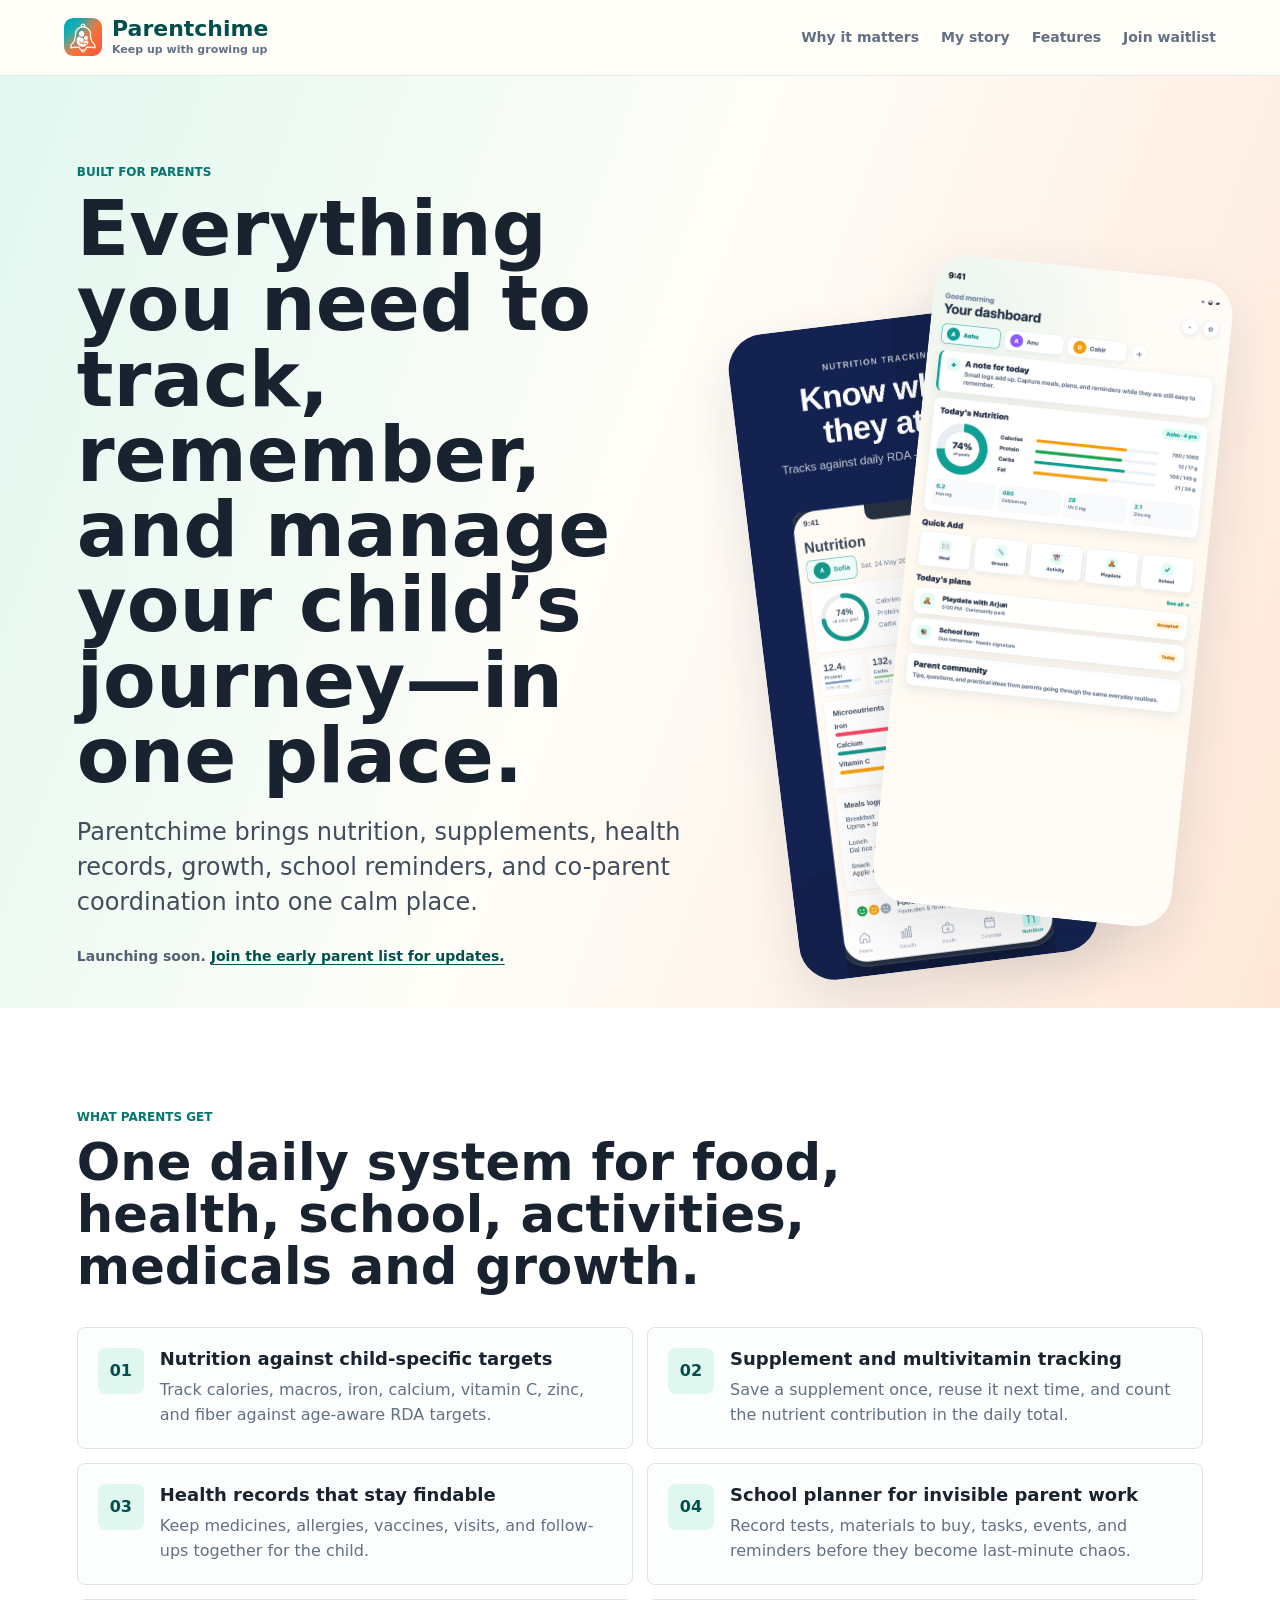
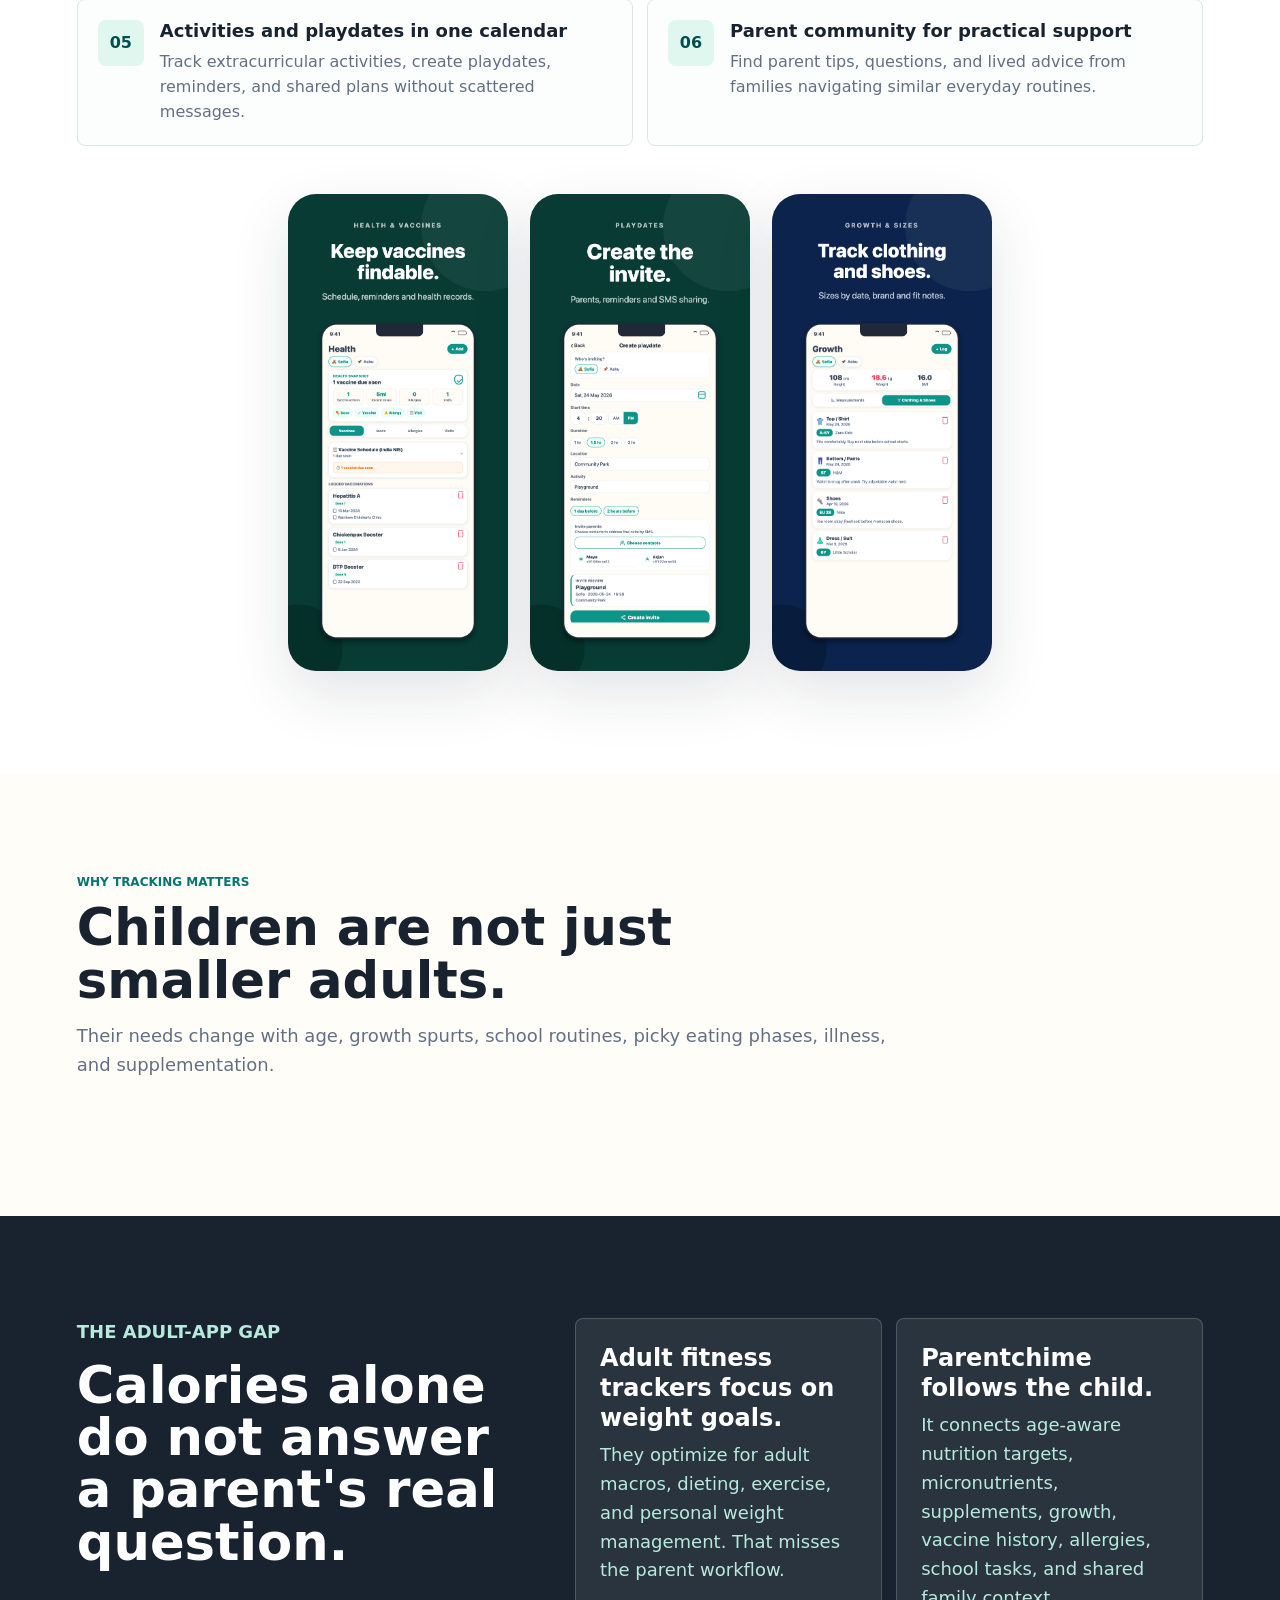
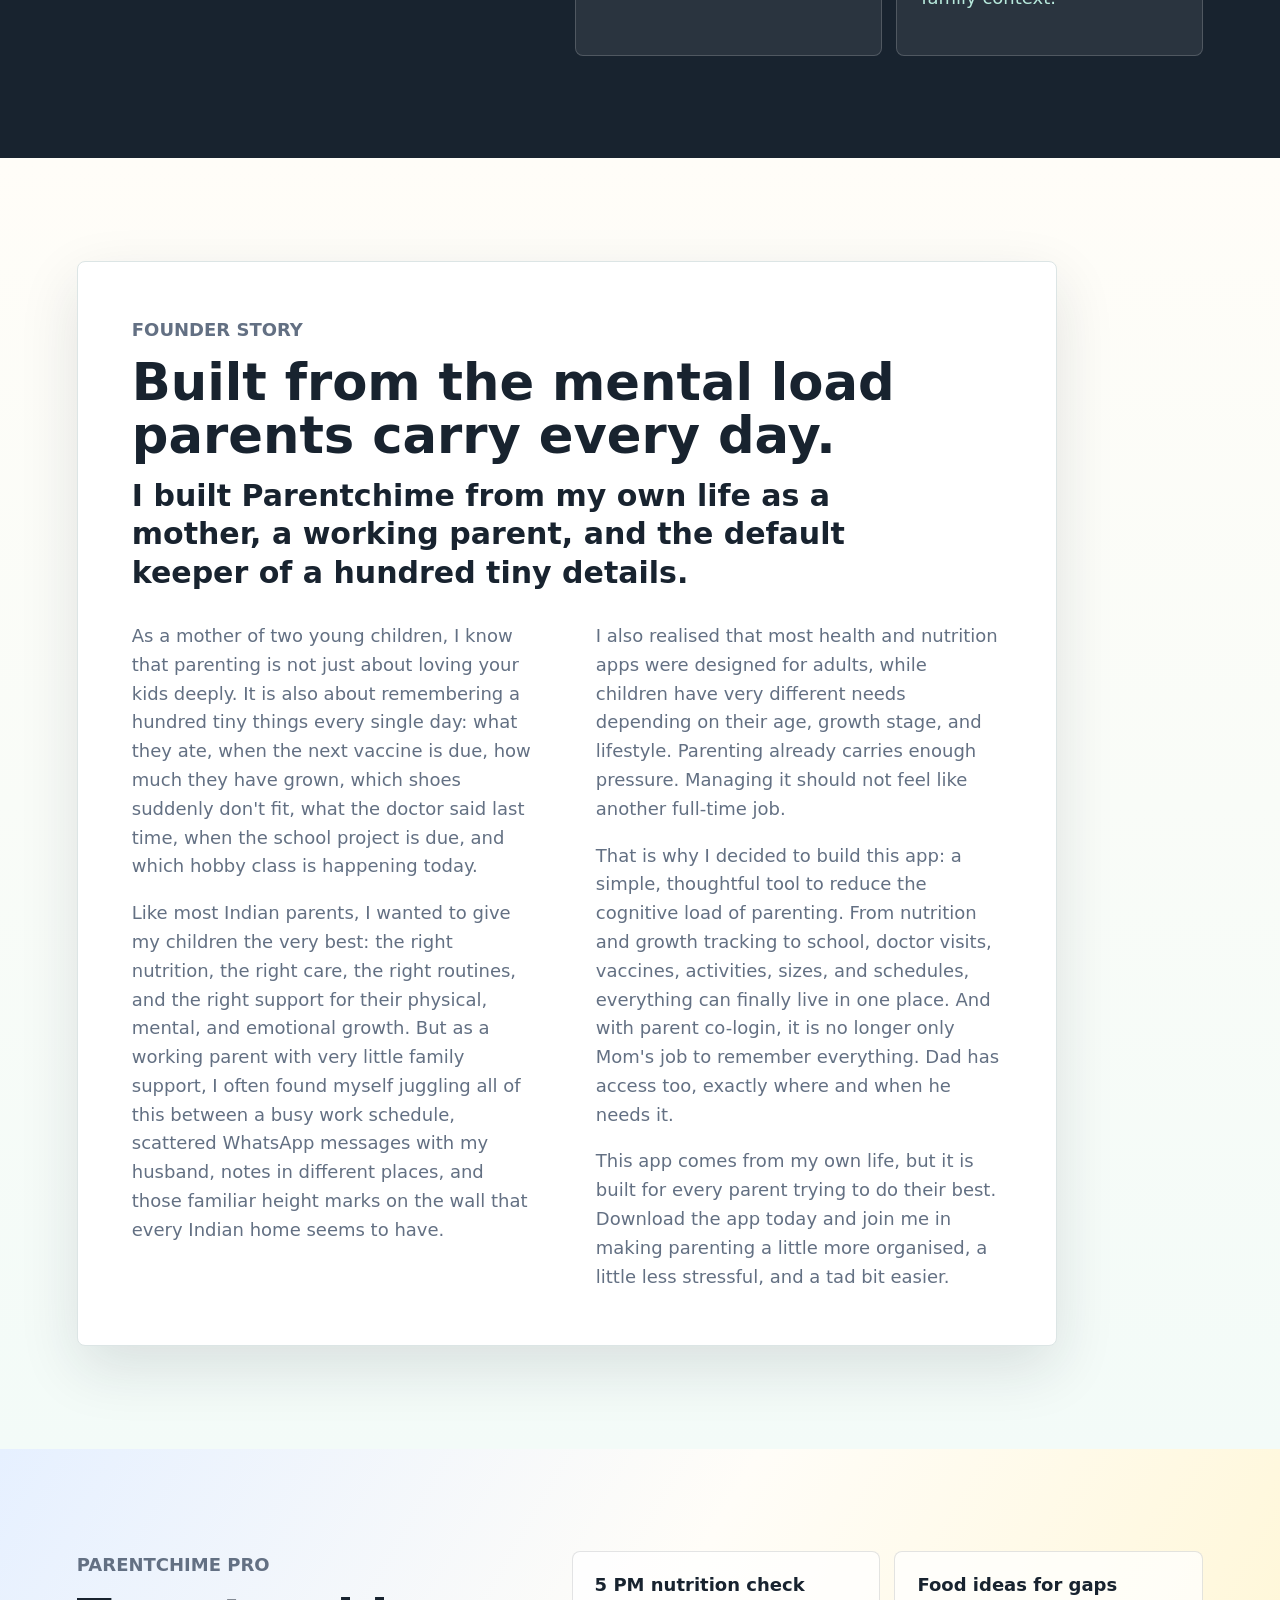
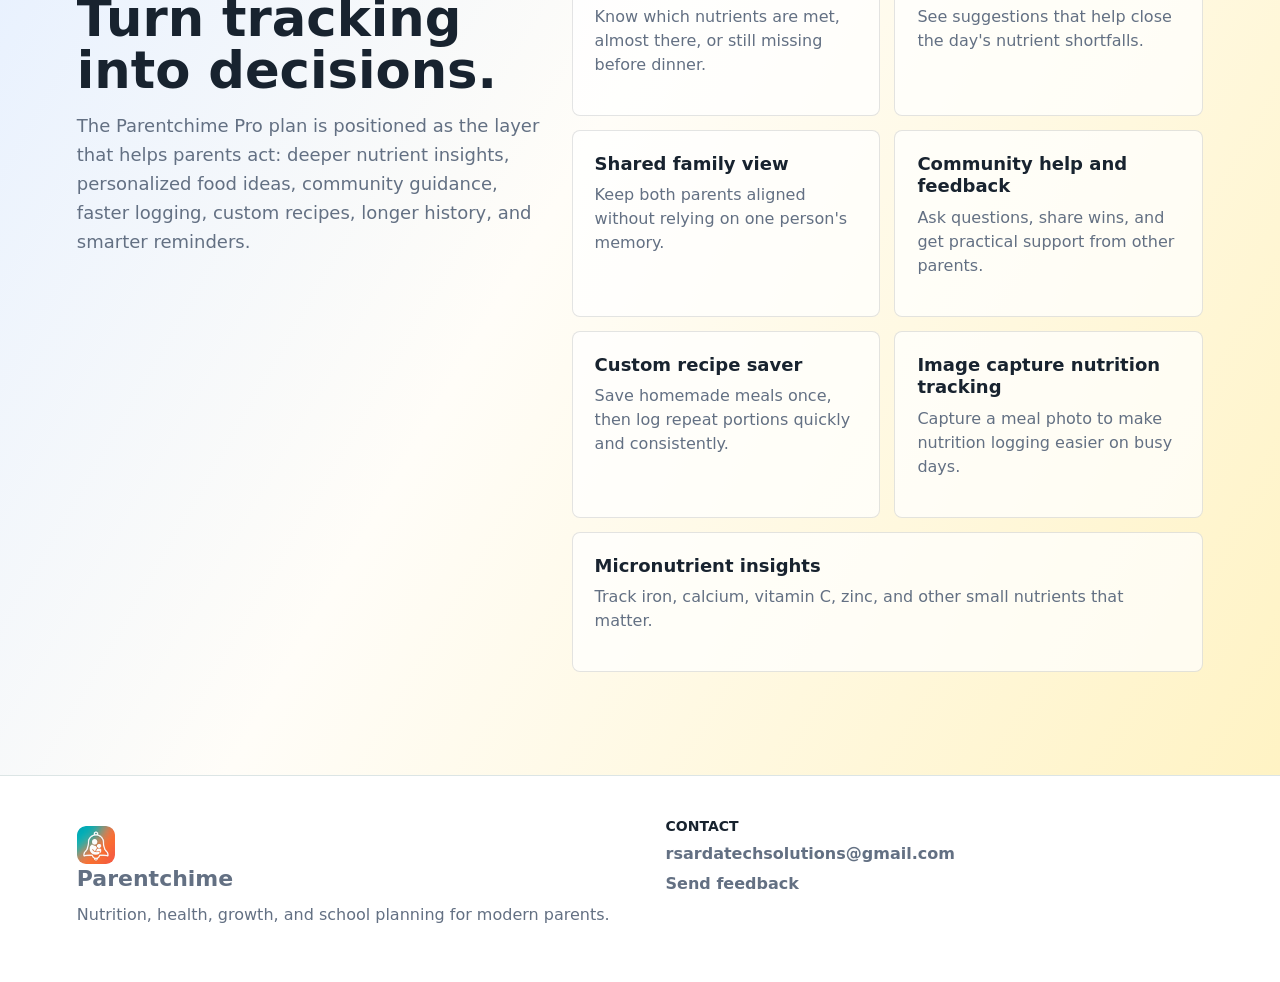
==== commit daf4fbc8: "ok" ====
--- a/index.html
+++ b/index.html
@@ -214,33 +214,11 @@
           <p class="eyebrow">Why tracking matters</p>
           <h2>Children are not just smaller adults.</h2>
           <p>
-            Their  needs change with age, growth spurts, school routines,
-            picky eating phases, illness, and supplementation
-          </p>
-        </div>
-
-        <div class="stats-grid">
-          <article class="stat-card">
-            <strong>48%</strong>
-            <span>of parents say most days their stress feels completely overwhelming.</span>
-            <a href="https://www.hhs.gov/sites/default/files/parents-under-pressure.pdf">HHS / APA</a>
-          </article>
-          <article class="stat-card">
-            <strong>12.3%</strong>
-            <span>pre-diabetes/type 2 diabetes prevalence found in Indian adolescent boys, versus 8.4% in girls.</span>
-            <a href="https://link.springer.com/article/10.1007/s12098-024-05264-1">Springer</a>
-          </article>
-          <article class="stat-card">
-            <strong>41M+</strong>
-            <span>children aged 5-19 in India are overweight or obese as of 2025.</span>
-            <a href="https://www.indiatvnews.com/amp/health/world-obesity-day-2026-childhood-obesity-india-world-obesity-atlas-2026-india-obesity-statistics-2026-2026-03-04-1032557">India TV</a>
-          </article>
-          <article class="stat-card">
-            <strong>1 in 10</strong>
-            <span>children worldwide, nearly 188 million, now live with obesity.</span>
-            <a href="https://www.unicef.org/india/press-releases/india-overweight-and-obesity-rising-across-all-ages">UNICEF</a>
-          </article>
-        </div>
+            Their needs change with age, growth spurts, school routines,
+            picky eating phases, illness, and supplementation.
+          </p>
+        </div>
+
       </section>
 
       <section class="adult-apps">
@@ -386,13 +364,6 @@
         <a href="mailto:rsardatechsolutions@gmail.com">rsardatechsolutions@gmail.com</a>
         <a href="mailto:rsardatechsolutions@gmail.com">Send feedback</a>
       </div>
-      <div>
-        <h3>Sources</h3>
-        <a href="https://www.hhs.gov/sites/default/files/parents-under-pressure.pdf">HHS / APA Parent Stress</a>
-        <a href="https://link.springer.com/article/10.1007/s12098-024-05264-1">Springer Adolescent Diabetes</a>
-        <a href="https://www.indiatvnews.com/amp/health/world-obesity-day-2026-childhood-obesity-india-world-obesity-atlas-2026-india-obesity-statistics-2026-2026-03-04-1032557">India TV Childhood Obesity</a>
-        <a href="https://www.unicef.org/india/press-releases/india-overweight-and-obesity-rising-across-all-ages">UNICEF Obesity Report</a>
-      </div>
     </footer>
     <script src="assets/waitlist.js?v=waitlist-20260708"></script>
   </body>
--- a/styles.css
+++ b/styles.css
@@ -455,42 +455,6 @@
   line-height: 1.6;
 }
 
-.stats-grid {
-  display: grid;
-  grid-template-columns: repeat(auto-fit, minmax(210px, 1fr));
-  gap: 14px;
-}
-
-.stat-card {
-  min-height: 230px;
-  display: flex;
-  flex-direction: column;
-  justify-content: space-between;
-  padding: 22px;
-  border: 1px solid var(--line);
-  border-radius: 8px;
-  background: var(--white);
-}
-
-.stat-card strong {
-  color: var(--teal-dark);
-  font-size: clamp(42px, 5vw, 62px);
-  line-height: 1;
-}
-
-.stat-card span {
-  color: #415163;
-  font-size: 16px;
-  line-height: 1.45;
-  font-weight: 650;
-}
-
-.stat-card a {
-  color: var(--teal);
-  font-size: 13px;
-  font-weight: 850;
-}
-
 .adult-apps {
   background: var(--ink);
   color: var(--white);
@@ -678,8 +642,8 @@
 
 .site-footer {
   display: grid;
-  grid-template-columns: minmax(0, 1.2fr) minmax(180px, 0.5fr) minmax(220px, 0.5fr);
-  gap: 28px;
+  grid-template-columns: minmax(220px, 1fr) minmax(260px, 1fr);
+  gap: clamp(24px, 4vw, 56px);
   padding: 42px clamp(20px, 6vw, 90px);
   border-top: 1px solid var(--line);
   background: var(--white);
@@ -694,6 +658,8 @@
   display: block;
   margin-top: 8px;
   font-weight: 650;
+  line-height: 1.35;
+  overflow-wrap: anywhere;
 }
 
 .site-footer h3 {
@@ -734,6 +700,16 @@
 
   .phone {
     width: min(46vw, 280px);
+  }
+}
+
+@media (max-width: 1040px) {
+  .site-footer {
+    grid-template-columns: minmax(0, 1fr) minmax(0, 1fr);
+  }
+
+  .site-footer > div:first-child {
+    grid-column: 1 / -1;
   }
 }
 
@@ -766,7 +742,6 @@
     margin: 0 auto;
   }
 
-  .stats-grid,
   .comparison-grid,
   .pro-grid {
     grid-template-columns: repeat(2, minmax(0, 1fr));
@@ -855,7 +830,6 @@
     scroll-snap-align: start;
   }
 
-  .stats-grid,
   .comparison-grid,
   .pro-grid {
     grid-template-columns: 1fr;
@@ -865,10 +839,6 @@
     grid-column: auto;
   }
 
-  .stat-card {
-    min-height: 190px;
-  }
-
   .store-button {
     width: 100%;
   }
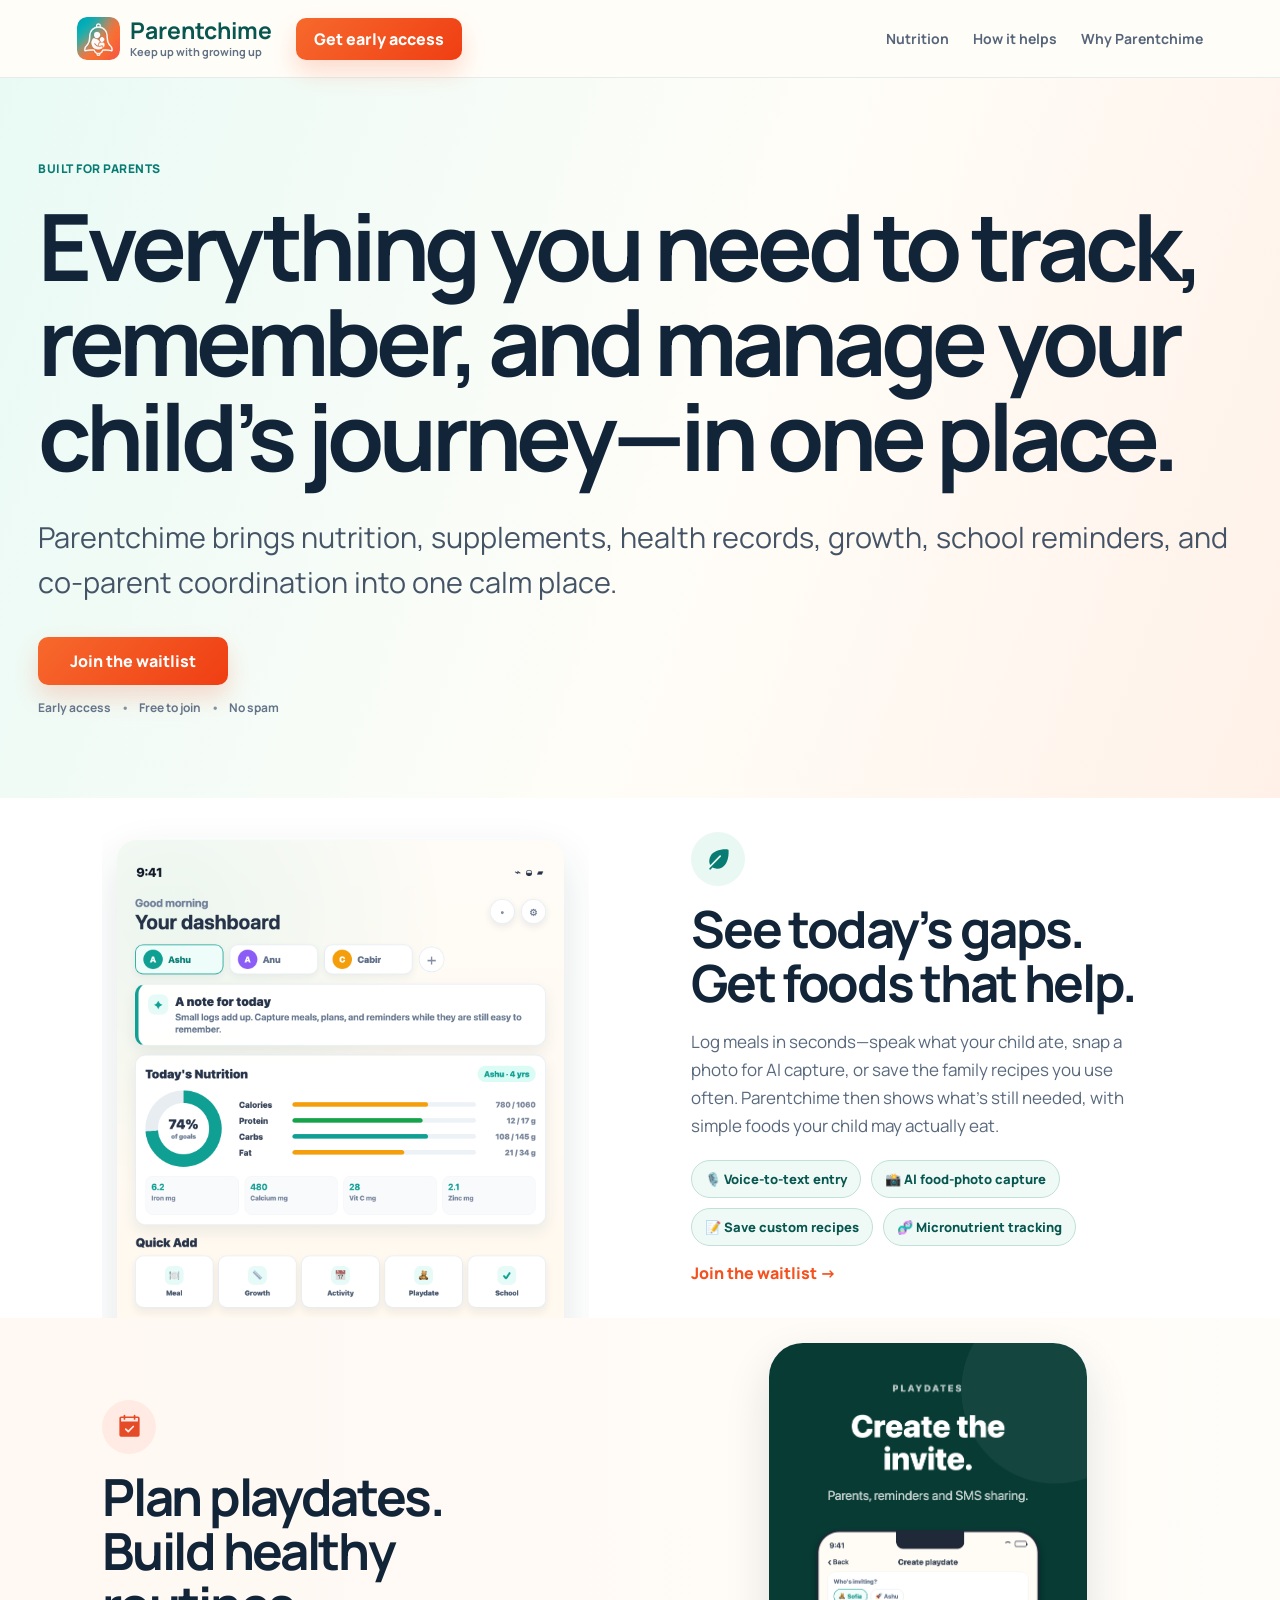
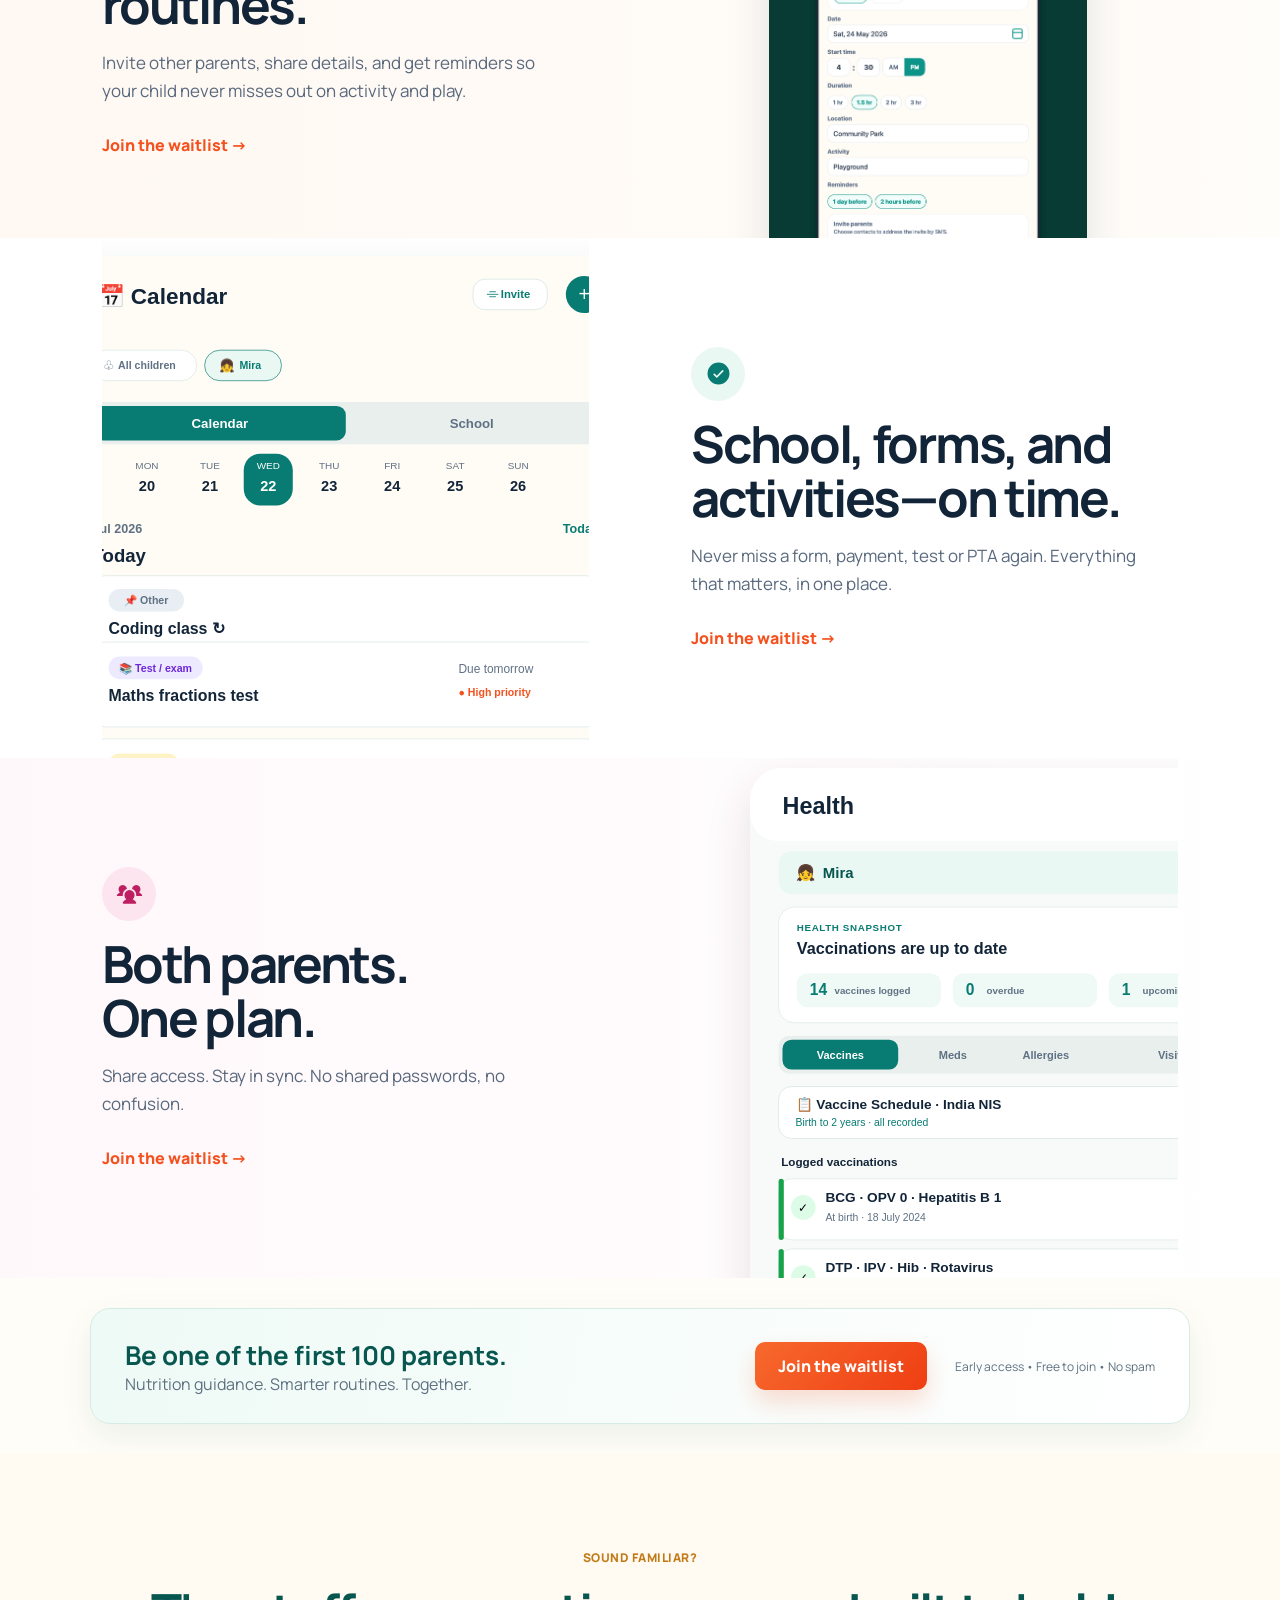
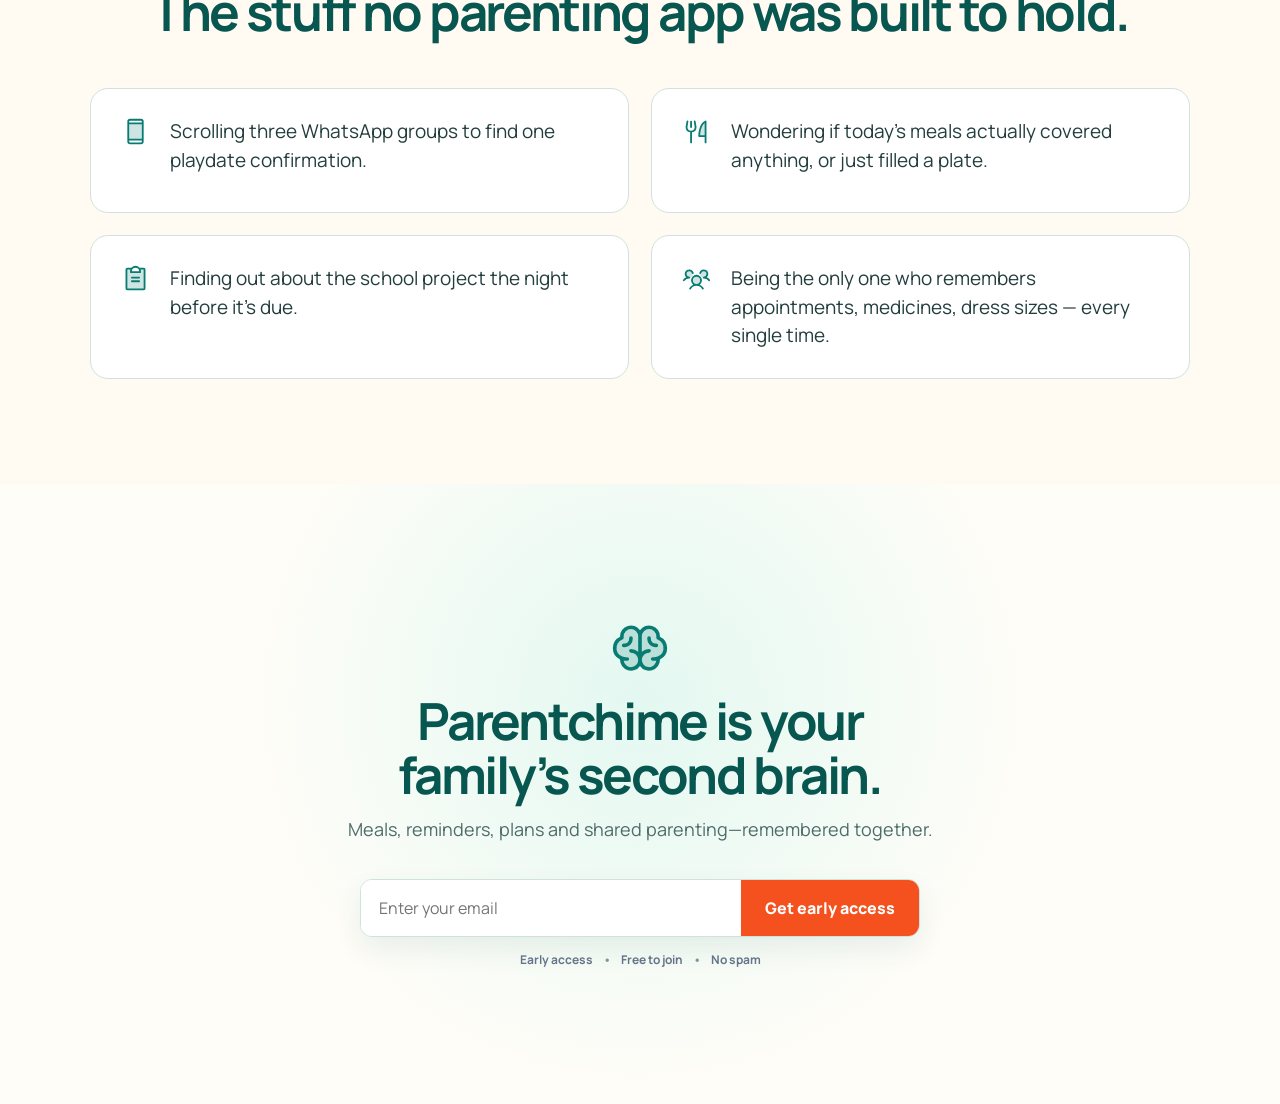
==== commit cfe7d8b5: "Redesign staging marketing site for early access" ====
--- a/index.html
+++ b/index.html
@@ -1,370 +1,17 @@
 <!doctype html>
 <html lang="en">
   <head>
-    <meta charset="utf-8" />
-    <meta name="viewport" content="width=device-width, initial-scale=1" />
-    <title>Parentchime | Parenting app for child nutrition, health, and family routines</title>
-    <meta
-      name="description"
-      content="Parentchime is a parenting app for tracking child nutrition, supplements, health records, growth, school reminders, playdates, and co-parent coordination."
-    />
+    <meta charset="UTF-8" />
+    <meta name="viewport" content="width=device-width, initial-scale=1.0" />
+    <title>Parentchime | Keep up with growing up</title>
+    <meta name="description" content="Everything parents need to track, remember, and manage their child’s journey—in one calm place." />
     <meta name="robots" content="noindex, nofollow" />
-    <meta name="googlebot" content="noindex, nofollow" />
-    <meta name="application-name" content="Parentchime" />
-    <meta name="theme-color" content="#0D9488" />
-    <link rel="canonical" href="https://www.parentchime.com/" />
-    <meta property="og:site_name" content="Parentchime" />
-    <meta property="og:title" content="Parentchime | Parenting app for child nutrition, health, and family routines" />
-    <meta
-      property="og:description"
-      content="Track child nutrition, supplements, health records, growth, school reminders, playdates, and co-parent coordination in one calm parent workspace."
-    />
-    <meta property="og:url" content="https://www.parentchime.com/" />
-    <meta property="og:type" content="website" />
-    <meta property="og:image" content="https://www.parentchime.com/assets/icon.png?v=brand-icon-20260708" />
-    <meta name="twitter:card" content="summary" />
-    <meta name="twitter:title" content="Parentchime | Parenting app for child nutrition, health, and family routines" />
-    <meta
-      name="twitter:description"
-      content="Track child nutrition, supplements, health records, growth, school reminders, playdates, and co-parent coordination."
-    />
-    <meta name="twitter:image" content="https://www.parentchime.com/assets/icon.png?v=brand-icon-20260708" />
-    <link rel="icon" href="assets/icon.png?v=brand-icon-20260708" />
-    <link rel="apple-touch-icon" href="assets/icon.png?v=brand-icon-20260708" />
-    <link rel="stylesheet" href="styles.css?v=feature-screens-20260718" />
-    <script type="application/ld+json">
-      {
-        "@context": "https://schema.org",
-        "@type": "SoftwareApplication",
-        "name": "Parentchime",
-        "url": "https://www.parentchime.com/",
-        "applicationCategory": "LifestyleApplication",
-        "operatingSystem": "iOS, Android",
-        "description": "Parentchime is a parenting app for tracking child nutrition, supplements, health records, growth, school reminders, playdates, and co-parent coordination.",
-        "publisher": {
-          "@type": "Organization",
-          "name": "Parentchime",
-          "url": "https://www.parentchime.com/",
-          "email": "rsardatechsolutions@gmail.com",
-          "logo": "https://www.parentchime.com/assets/icon.png?v=brand-icon-20260708"
-        },
-        "offers": {
-          "@type": "Offer",
-          "price": "0",
-          "priceCurrency": "USD",
-          "availability": "https://schema.org/PreOrder"
-        }
-      }
-    </script>
+    <meta name="theme-color" content="#087b72" />
+    <link rel="icon" href="assets/icon.png" />
+    <script type="module" crossorigin src="./assets/index-BlaTOFpu.js"></script>
+    <link rel="stylesheet" crossorigin href="./assets/index-DkcYzUBN.css">
   </head>
   <body>
-    <header class="site-header">
-      <a class="brand" href="/" aria-label="Parentchime home">
-        <img class="brand-icon" src="assets/icon.png?v=brand-icon-20260708" alt="" />
-        <span class="brand-text">
-          <span class="brand-name">Parentchime</span>
-          <span class="brand-slogan">Keep up with growing up</span>
-        </span>
-      </a>
-      <nav aria-label="Primary navigation">
-        <a href="#why">Why it matters</a>
-        <a href="#story">My story</a>
-        <a href="#features">Features</a>
-        <a class="waitlist-trigger" href="#waitlist" data-waitlist-open>Join waitlist</a>
-      </nav>
-    </header>
-
-    <main id="top">
-      <section class="hero">
-        <div class="hero-copy">
-          <p class="eyebrow">Built for parents</p>
-          <h1>Everything you need to track, remember, and manage your child’s journey—in one place.</h1>
-          <p class="lead">
-            Parentchime brings nutrition, supplements, health records, growth,
-            school reminders, and co-parent coordination into one calm place.
-          </p>
-          <p class="availability">
-            Launching soon.
-            <a class="text-link waitlist-trigger" href="#waitlist" data-waitlist-open>
-              Join the early parent list for updates.
-            </a>
-          </p>
-          <div class="waitlist-card" id="waitlist" hidden>
-            <form class="waitlist-form" data-waitlist-form>
-              <div>
-                <h2>Join the early parent list</h2>
-                <p>Get launch updates and early access notes from Parentchime.</p>
-              </div>
-              <label>
-                <span>Email address</span>
-                <input name="email" type="email" autocomplete="email" required />
-              </label>
-              <div class="waitlist-grid">
-                <label>
-                  <span>First name <small>(optional)</small></span>
-                  <input name="first_name" type="text" autocomplete="given-name" />
-                </label>
-                <label>
-                  <span>City <small>(optional)</small></span>
-                  <input name="city" type="text" autocomplete="address-level2" />
-                </label>
-              </div>
-              <label>
-                <span>Country <small>(optional)</small></span>
-                <input name="country" type="text" autocomplete="country-name" />
-              </label>
-              <label class="waitlist-consent">
-                <input name="consent" type="checkbox" required checked />
-                <span>I’d like launch updates from Parentchime.</span>
-              </label>
-              <div class="waitlist-actions">
-                <button class="waitlist-submit" type="submit">Join waitlist</button>
-                <button class="waitlist-cancel" type="button" data-waitlist-close>Not now</button>
-              </div>
-              <p class="waitlist-message" data-waitlist-message role="status" aria-live="polite"></p>
-            </form>
-          </div>
-        </div>
-
-        <div class="phone-stage" aria-label="Parentchime app preview">
-          <img class="phone phone-back" src="assets/nutrition.png" alt="Parentchime nutrition screen" />
-          <img class="phone phone-front" src="assets/dashboard.png" alt="Parentchime dashboard screen" />
-        </div>
-      </section>
-
-      <section class="features" id="features">
-        <div class="section-heading">
-          <p class="eyebrow">What parents get</p>
-          <h2>One daily system for food, health, school, activities, medicals and growth.</h2>
-        </div>
-
-        <div class="feature-layout">
-          <div class="feature-list">
-            <article class="feature-item">
-              <span>01</span>
-              <div>
-                <h3>Nutrition against child-specific targets</h3>
-                <p>Track calories, macros, iron, calcium, vitamin C, zinc, and fiber against age-aware RDA targets.</p>
-              </div>
-            </article>
-            <article class="feature-item">
-              <span>02</span>
-              <div>
-                <h3>Supplement and multivitamin tracking</h3>
-                <p>Save a supplement once, reuse it next time, and count the nutrient contribution in the daily total.</p>
-              </div>
-            </article>
-            <article class="feature-item">
-              <span>03</span>
-              <div>
-                <h3>Health records that stay findable</h3>
-                <p>Keep medicines, allergies, vaccines, visits, and follow-ups together for the child.</p>
-              </div>
-            </article>
-            <article class="feature-item">
-              <span>04</span>
-              <div>
-                <h3>School planner for invisible parent work</h3>
-                <p>Record tests, materials to buy, tasks, events, and reminders before they become last-minute chaos.</p>
-              </div>
-            </article>
-            <article class="feature-item">
-              <span>05</span>
-              <div>
-                <h3>Activities and playdates in one calendar</h3>
-                <p>Track extracurricular activities, create playdates, reminders, and shared plans without scattered messages.</p>
-              </div>
-            </article>
-            <article class="feature-item">
-              <span>06</span>
-              <div>
-                <h3>Parent community for practical support</h3>
-                <p>Find parent tips, questions, and lived advice from families navigating similar everyday routines.</p>
-              </div>
-            </article>
-          </div>
-          <div class="feature-screenshots" aria-label="Parentchime feature screenshots">
-            <img
-              class="feature-shot feature-shot-health"
-              src="assets/health.png?v=3"
-              width="220"
-              height="477"
-              alt="Parentchime health records screen"
-            />
-            <img
-              class="feature-shot feature-shot-playdate"
-              src="assets/playdate.png?v=3"
-              width="220"
-              height="477"
-              alt="Parentchime create playdate screen"
-            />
-            <img
-              class="feature-shot feature-shot-growth"
-              src="assets/growth-sizes.png?v=3"
-              width="220"
-              height="477"
-              alt="Parentchime growth size tracking screen"
-            />
-          </div>
-        </div>
-      </section>
-
-      <section class="problem-band" id="why">
-        <div class="section-heading">
-          <p class="eyebrow">Why tracking matters</p>
-          <h2>Children are not just smaller adults.</h2>
-          <p>
-            Their needs change with age, growth spurts, school routines,
-            picky eating phases, illness, and supplementation.
-          </p>
-        </div>
-
-      </section>
-
-      <section class="adult-apps">
-        <div>
-          <p class="eyebrow">The adult-app gap</p>
-          <h2>Calories alone do not answer a parent's real question.</h2>
-        </div>
-        <div class="comparison-grid">
-          <article>
-            <h3>Adult fitness trackers focus on weight goals.</h3>
-            <p>
-              They optimize for adult macros, dieting, exercise, and personal
-              weight management. That misses the parent workflow.
-            </p>
-          </article>
-          <article>
-            <h3>Parentchime follows the child.</h3>
-            <p>
-              It connects age-aware nutrition targets, micronutrients,
-              supplements, growth, vaccine history, allergies, school tasks, and
-              shared family context.
-            </p>
-          </article>
-        </div>
-      </section>
-
-      <section class="story-section" id="story">
-        <div class="story-card">
-          <p class="eyebrow">Founder story</p>
-          <h2>Built from the mental load parents carry every day.</h2>
-          <p class="story-intro">
-            I built Parentchime from my own life as a mother, a working parent,
-            and the default keeper of a hundred tiny details.
-          </p>
-          <div class="story-copy">
-            <p>
-              As a mother of two young children, I know that parenting is not
-              just about loving your kids deeply. It is also about remembering a
-              hundred tiny things every single day: what they ate, when the next
-              vaccine is due, how much they have grown, which shoes suddenly
-              don't fit, what the doctor said last time, when the school project
-              is due, and which hobby class is happening today.
-            </p>
-            <p>
-              Like most Indian parents, I wanted to give my children the very
-              best: the right nutrition, the right care, the right routines, and
-              the right support for their physical, mental, and emotional growth.
-              But as a working parent with very little family support, I often
-              found myself juggling all of this between a busy work schedule,
-              scattered WhatsApp messages with my husband, notes in different
-              places, and those familiar height marks on the wall that every
-              Indian home seems to have.
-            </p>
-            <p>
-              I also realised that most health and nutrition apps were designed
-              for adults, while children have very different needs depending on
-              their age, growth stage, and lifestyle. Parenting already carries
-              enough pressure. Managing it should not feel like another full-time
-              job.
-            </p>
-            <p>
-              That is why I decided to build this app: a simple, thoughtful tool
-              to reduce the cognitive load of parenting. From nutrition and
-              growth tracking to school, doctor visits, vaccines, activities,
-              sizes, and schedules, everything can finally live in one place. And
-              with parent co-login, it is no longer only Mom's job to remember
-              everything. Dad has access too, exactly where and when he needs it.
-            </p>
-            <p>
-              This app comes from my own life, but it is built for every parent
-              trying to do their best. Download the app today and join me in
-              making parenting a little more organised, a little less stressful,
-              and a tad bit easier.
-            </p>
-          </div>
-        </div>
-      </section>
-
-      <section class="pro-section">
-        <div class="pro-copy">
-          <p class="eyebrow">Parentchime Pro</p>
-          <h2>Turn tracking into decisions.</h2>
-          <p>
-            The Parentchime Pro plan is positioned as the layer that helps
-            parents act: deeper nutrient insights, personalized food ideas,
-            community guidance, faster logging, custom recipes, longer history,
-            and smarter reminders.
-          </p>
-        </div>
-        <div class="pro-grid">
-          <article>
-            <h3>5 PM nutrition check</h3>
-            <p>Know which nutrients are met, almost there, or still missing before dinner.</p>
-          </article>
-          <article>
-            <h3>Food ideas for gaps</h3>
-            <p>See suggestions that help close the day's nutrient shortfalls.</p>
-          </article>
-          <article>
-            <h3>Shared family view</h3>
-            <p>Keep both parents aligned without relying on one person's memory.</p>
-          </article>
-          <article>
-            <h3>Community help and feedback</h3>
-            <p>Ask questions, share wins, and get practical support from other parents.</p>
-          </article>
-          <article>
-            <h3>Custom recipe saver</h3>
-            <p>Save homemade meals once, then log repeat portions quickly and consistently.</p>
-          </article>
-          <article>
-            <h3>Image capture nutrition tracking</h3>
-            <p>Capture a meal photo to make nutrition logging easier on busy days.</p>
-          </article>
-          <article>
-            <h3>Micronutrient insights</h3>
-            <p>Track iron, calcium, vitamin C, zinc, and other small nutrients that matter.</p>
-          </article>
-        </div>
-      </section>
-
-      <!--
-      <section class="final-cta">
-        <div>
-          <p class="eyebrow">Ready for launch traffic</p>
-          <h2>Give parents a clearer picture of their child's day.</h2>
-          <p>Restore store links here when App Store and Play Store URLs are approved.</p>
-        </div>
-      </section>
-      -->
-    </main>
-
-    <footer class="site-footer" id="contact">
-      <div>
-        <a class="brand footer-brand" href="/">
-          <img class="brand-icon" src="assets/icon.png?v=brand-icon-20260708" alt="" />
-          <span>Parentchime</span>
-        </a>
-        <p>Nutrition, health, growth, and school planning for modern parents.</p>
-      </div>
-      <div>
-        <h3>Contact</h3>
-        <a href="mailto:rsardatechsolutions@gmail.com">rsardatechsolutions@gmail.com</a>
-        <a href="mailto:rsardatechsolutions@gmail.com">Send feedback</a>
-      </div>
-    </footer>
-    <script src="assets/waitlist.js?v=waitlist-20260708"></script>
+    <div id="root"></div>
   </body>
 </html>
--- a/assets/index-DkcYzUBN.css
+++ b/assets/index-DkcYzUBN.css
@@ -0,0 +1 @@
+@import"https://fonts.googleapis.com/css2?family=Manrope:wght@400;500;600;700;800&display=swap";:root{--ink:#122438;--teal:#087b72;--deep:#07564f;--mint:#e9f8f3;--cream:#fffdf8;--peach:#fff1e8;--coral:#f4511e;--berry:#bd1f62;--line:#d7e7e3;--muted:#607184}*{box-sizing:border-box}html{scroll-behavior:smooth}body{margin:0;background:var(--cream);color:var(--ink);font-family:Manrope,sans-serif}a{color:inherit;text-decoration:none}button,input{font:inherit}.page-shell{overflow:hidden}.site-header{height:78px;display:flex;align-items:center;justify-content:space-between;gap:24px;padding:12px clamp(24px,6vw,92px);background:#fffdf8f2;border-bottom:1px solid #e6ecea;position:relative;z-index:20}.brand{display:flex;align-items:center;gap:10px;min-width:max-content}.brand img{width:43px;height:43px;border-radius:10px}.brand span{display:grid;gap:2px}.brand strong{color:var(--deep);font-size:23px;line-height:1}.brand small{color:var(--muted);font-weight:700;font-size:11px}.header-left,nav{display:flex;align-items:center;gap:24px}nav{color:#566579;font-weight:700;font-size:14px}nav a:hover{color:var(--teal)}.button{display:inline-flex;align-items:center;justify-content:center;min-height:48px;padding:0 23px;border-radius:10px;color:#fff;background:linear-gradient(135deg,#f7692d,#ef3e13);font-weight:800;box-shadow:0 12px 24px #f4511e33;transition:transform .18s,box-shadow .18s}.button:hover{transform:translateY(-2px);box-shadow:0 15px 28px #f4511e47}.header-access{min-height:42px;padding:0 18px}.hero{min-height:720px;display:flex;align-items:center;padding:72px clamp(24px,3vw,48px);background:linear-gradient(110deg,#e9faf5,#fffdf8 55%,#fff1e8)}.hero-copy{width:100%;max-width:1380px;margin:0 auto}.eyebrow{color:var(--teal);text-transform:uppercase;font-size:12px;font-weight:800;letter-spacing:.04em;margin:0 0 22px}h1,h2,p{margin-top:0}h1{font-size:clamp(68px,7.25vw,110px);line-height:1.02;letter-spacing:-.055em;margin:0 0 32px}.hero-lead{max-width:1320px;color:#445466;font-size:clamp(22px,2.25vw,34px);line-height:1.55;margin-bottom:32px}.hero-button{min-width:190px}.reassurance{color:#647489;font-size:12px;font-weight:700;margin:14px 0 0}.reassurance span{margin:0 8px;color:#8292a2}.hero-product{position:relative;display:flex;justify-content:center;height:600px}.hero-product>img{height:620px;width:auto;object-fit:contain;filter:drop-shadow(0 25px 28px rgba(15,43,60,.16))}.callout{position:absolute;z-index:2;display:flex;align-items:center;gap:9px;padding:14px 16px;background:#fff;border-radius:13px;box-shadow:0 12px 30px #1a374629;font-size:14px;line-height:1.15}.callout-iron{left:-8px;top:300px}.callout-iron span{color:#ef4869;font-size:25px}.callout-food{right:-15px;bottom:90px;color:#31574c}.feature-section{min-height:520px;display:grid;grid-template-columns:1fr 1fr;align-items:center;gap:8vw;padding:0 clamp(28px,8vw,120px)}.nutrition,.reminders{background:#fff}.playdates{background:linear-gradient(90deg,#fff8f3,#fffdf9)}.coparents{background:linear-gradient(90deg,#fff8fb,#fff)}.feature-copy{max-width:470px}.feature-copy h2,.different h2,.closing h2{font-size:clamp(36px,4vw,58px);line-height:1.06;letter-spacing:-.045em;margin:15px 0 18px}.feature-copy p{color:#59697d;line-height:1.65;font-size:17px}.feature-copy>a{color:var(--coral);font-weight:800;display:inline-block;margin-top:12px}.capture-highlights{display:flex;flex-wrap:wrap;gap:10px;margin:20px 0 4px}.capture-highlights span{display:inline-flex;align-items:center;min-height:38px;padding:8px 13px;border:1px solid #bfe1d8;border-radius:999px;background:#effaf6;color:var(--deep);font-size:13px;font-weight:800}.icon-chip{width:54px;height:54px;border-radius:50%;display:grid;place-items:center;background:var(--mint);color:var(--teal)}.icon-chip.coral{background:#ffebe4;color:#e54b27}.icon-chip.berry{background:#fce5ef;color:var(--berry)}.screen-crop{align-self:stretch;position:relative;overflow:hidden;min-height:500px}.screen-crop img{position:absolute;display:block}.dashboard-crop img{width:92%;left:3%;top:42px;border-radius:20px;box-shadow:0 18px 45px #14323c1f}.phone-crop img{height:690px;left:16%;top:25px;border-radius:34px;box-shadow:0 18px 45px #14323c1f}.plans-crop img{height:650px;left:50%;top:18px;transform:translate(-50%);border-radius:28px;box-shadow:0 18px 45px #14323c1f}.coparent-crop img{height:650px;left:12%;top:10px;border-radius:32px;box-shadow:0 18px 45px #46192d21}.first-hundred{margin:30px clamp(28px,7vw,100px);border:1px solid #d6ebe5;border-radius:20px;background:linear-gradient(100deg,#eefaf6,#fff);padding:28px 34px;display:flex;align-items:center;gap:28px;box-shadow:0 12px 32px #1e5a5014}.first-hundred div{display:grid;margin-right:auto}.first-hundred strong{color:var(--deep);font-size:26px}.first-hundred span,.first-hundred p{color:#5e7180}.first-hundred p{font-size:12px;margin:0}.different{padding:95px clamp(28px,7vw,100px) 105px;text-align:center;background:#fffaf2}.different .gold{color:#c27a16;margin-bottom:18px}.different h2{color:var(--deep);max-width:1050px;margin:0 auto 50px}.pain-grid{display:grid;grid-template-columns:repeat(2,1fr);gap:22px;max-width:1200px;margin:auto}.pain-grid article{min-height:125px;display:flex;align-items:flex-start;gap:20px;padding:28px 30px;background:#fff;border:1.5px solid #cfe2df;border-radius:18px;text-align:left}.pain-grid svg{color:var(--teal);flex:none}.pain-grid p{font-size:19px;line-height:1.5;margin:0;color:#223d3c}.closing{min-height:620px;display:flex;flex-direction:column;align-items:center;justify-content:center;text-align:center;padding:80px 24px;background:radial-gradient(circle at 50% 35%,#e3f8f1,transparent 52%),var(--cream)}.closing>svg{color:var(--teal)}.closing h2{color:var(--deep);margin-bottom:16px}.closing>p:not(.reassurance){color:#4e6c6a;font-size:18px}.access-form{display:flex;width:min(100%,560px);margin-top:20px;background:#fff;border:1.5px solid #cfe2df;border-radius:12px;overflow:hidden;box-shadow:0 12px 28px #14504614}.access-form input{flex:1;min-width:0;border:0;padding:0 18px;outline:none}.access-form input:focus{box-shadow:inset 0 0 0 3px #087b7226}.access-form button{border:0;background:var(--coral);color:#fff;font-weight:800;padding:17px 24px;cursor:pointer}.success{display:flex;gap:12px;align-items:center;margin-top:20px;padding:17px 22px;border:1.5px solid #aad8cc;background:#fff;border-radius:12px;color:var(--teal)}.success div{display:grid;text-align:left}.success span{color:#61736e;font-size:13px;margin-top:2px}.sr-only{position:absolute;width:1px;height:1px;padding:0;margin:-1px;overflow:hidden;clip:rect(0,0,0,0);white-space:nowrap;border:0}@media(max-width:900px){.site-header{height:auto;min-height:72px;padding:12px 18px}nav{display:none}.brand strong{font-size:19px}.header-left{gap:8px}.header-access{font-size:12px;padding:0 13px}.hero{padding:60px 22px;text-align:center}.hero-copy{margin:auto}h1{font-size:48px}.feature-section{grid-template-columns:1fr;min-height:0;padding:65px 24px 0;gap:20px;text-align:left}.screen-crop{min-height:420px;order:2}.feature-copy{order:1}.phone-crop img,.coparent-crop img{left:50%;transform:translate(-50%)}.dashboard-crop img{width:100%;left:0}.plans-crop img{height:620px;left:50%;transform:translate(-50%)}.first-hundred{flex-direction:column;align-items:flex-start;margin:24px 18px}.first-hundred p{display:none}.pain-grid{grid-template-columns:1fr}.different{padding:70px 18px}}@media(max-width:520px){.brand small{display:none}.brand img{width:36px;height:36px}.hero{min-height:690px}h1{font-size:43px}.hero-lead{font-size:17px}.callout{font-size:11px;padding:10px}.feature-copy h2,.different h2,.closing h2{font-size:36px}.pain-grid article{padding:22px 20px}.pain-grid p{font-size:16px}.access-form{display:grid}.access-form input{min-height:52px}}
